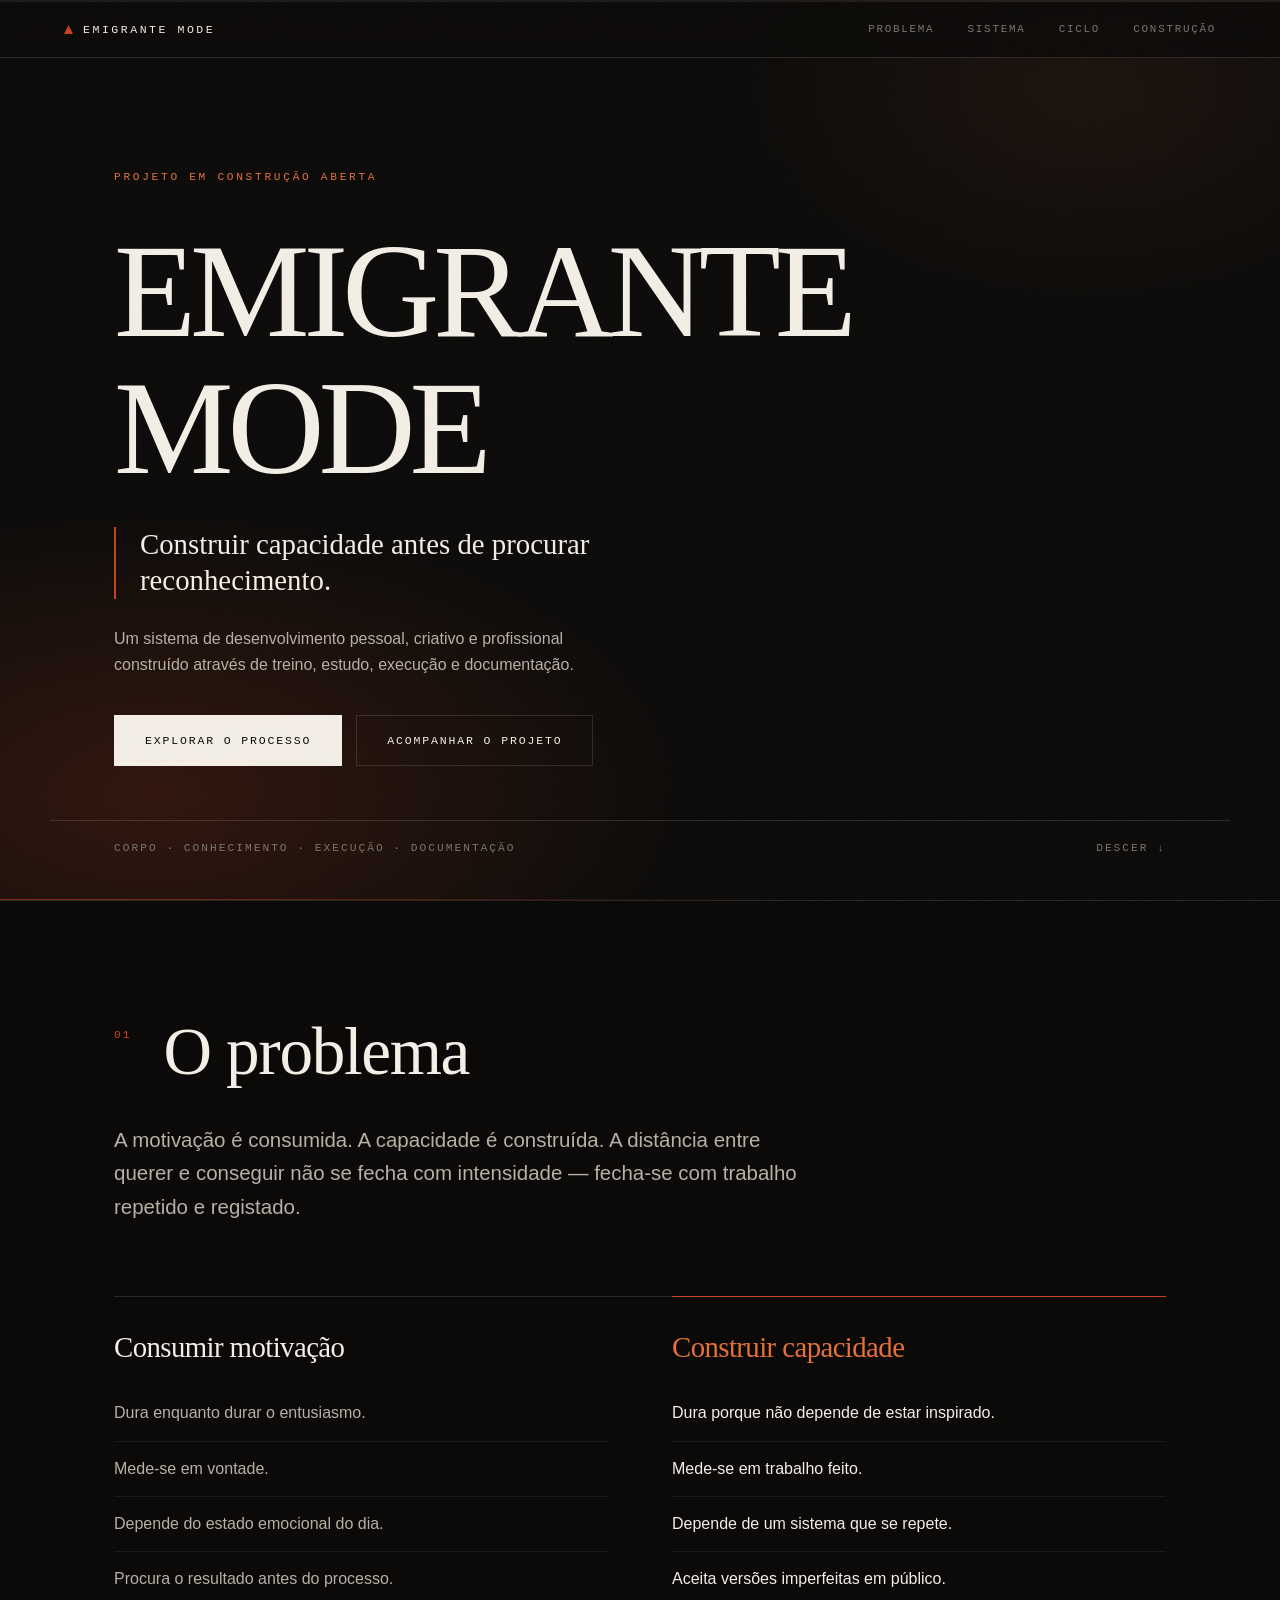
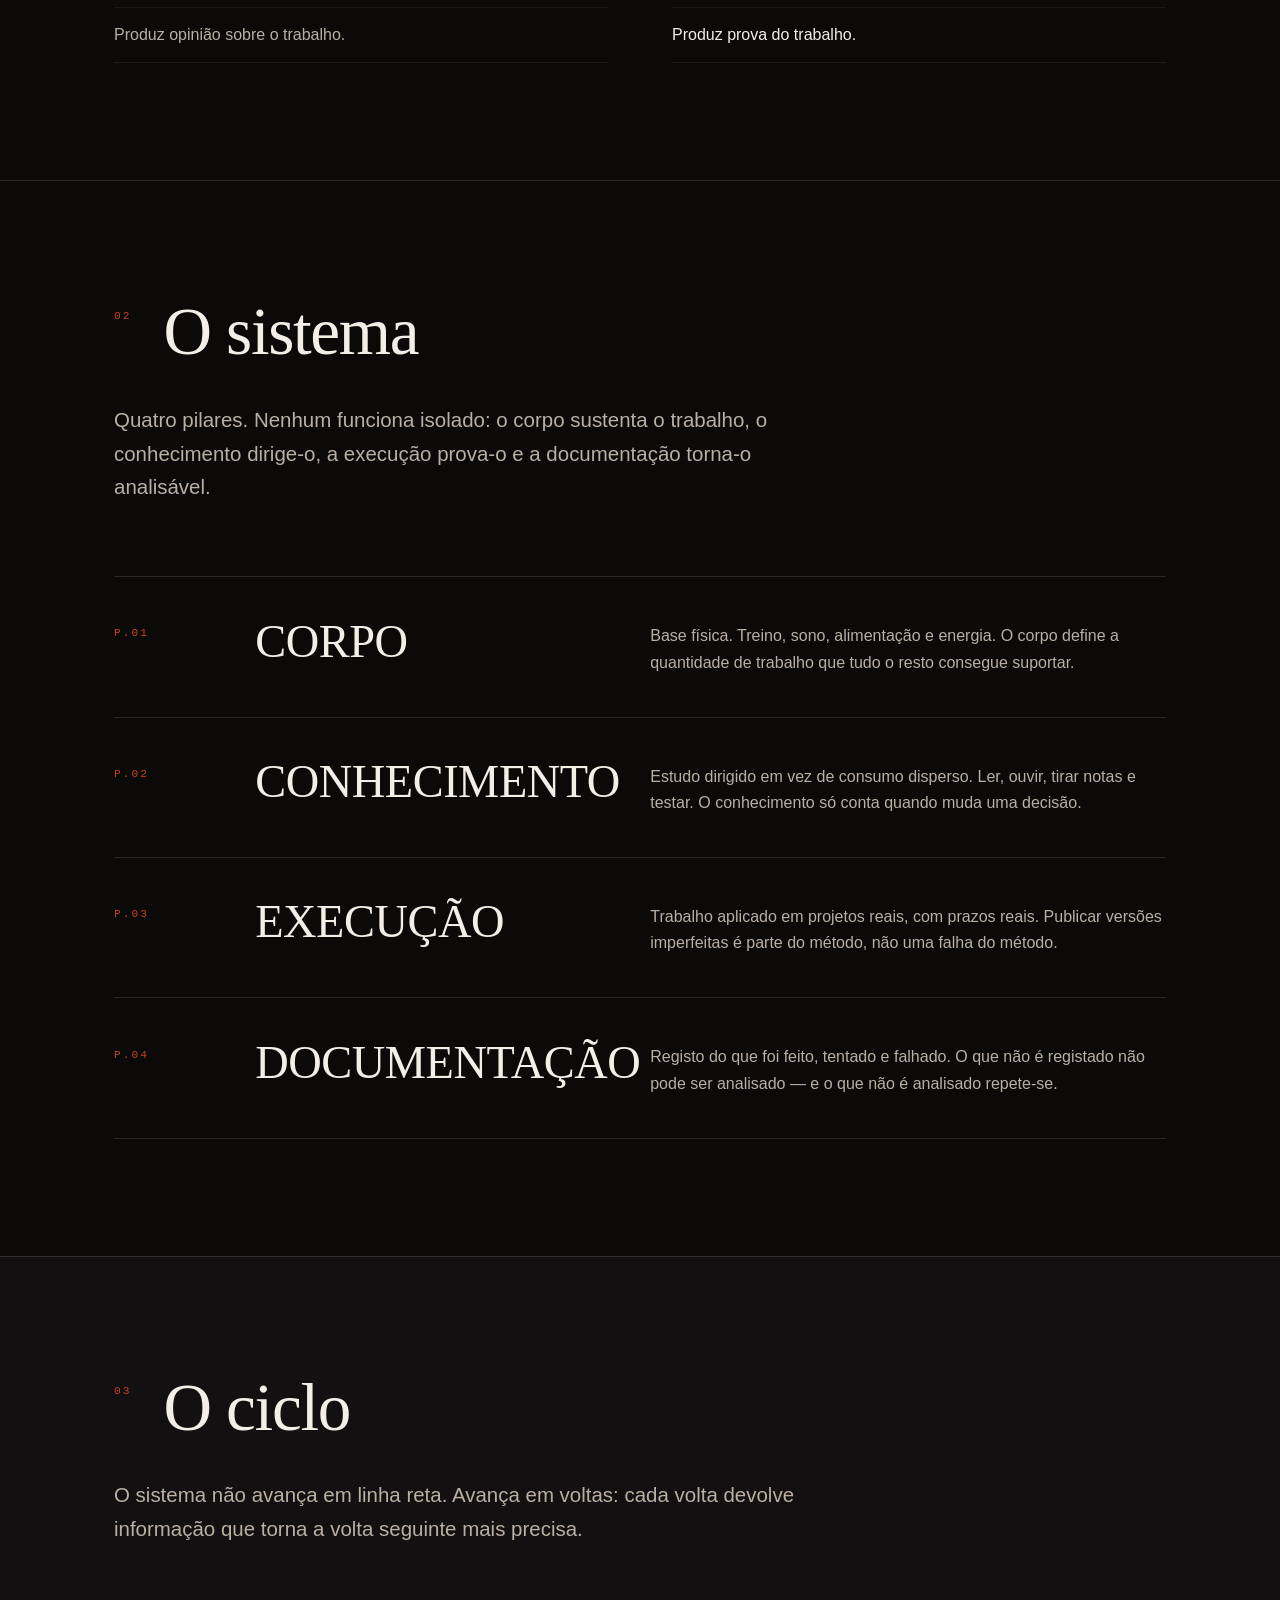
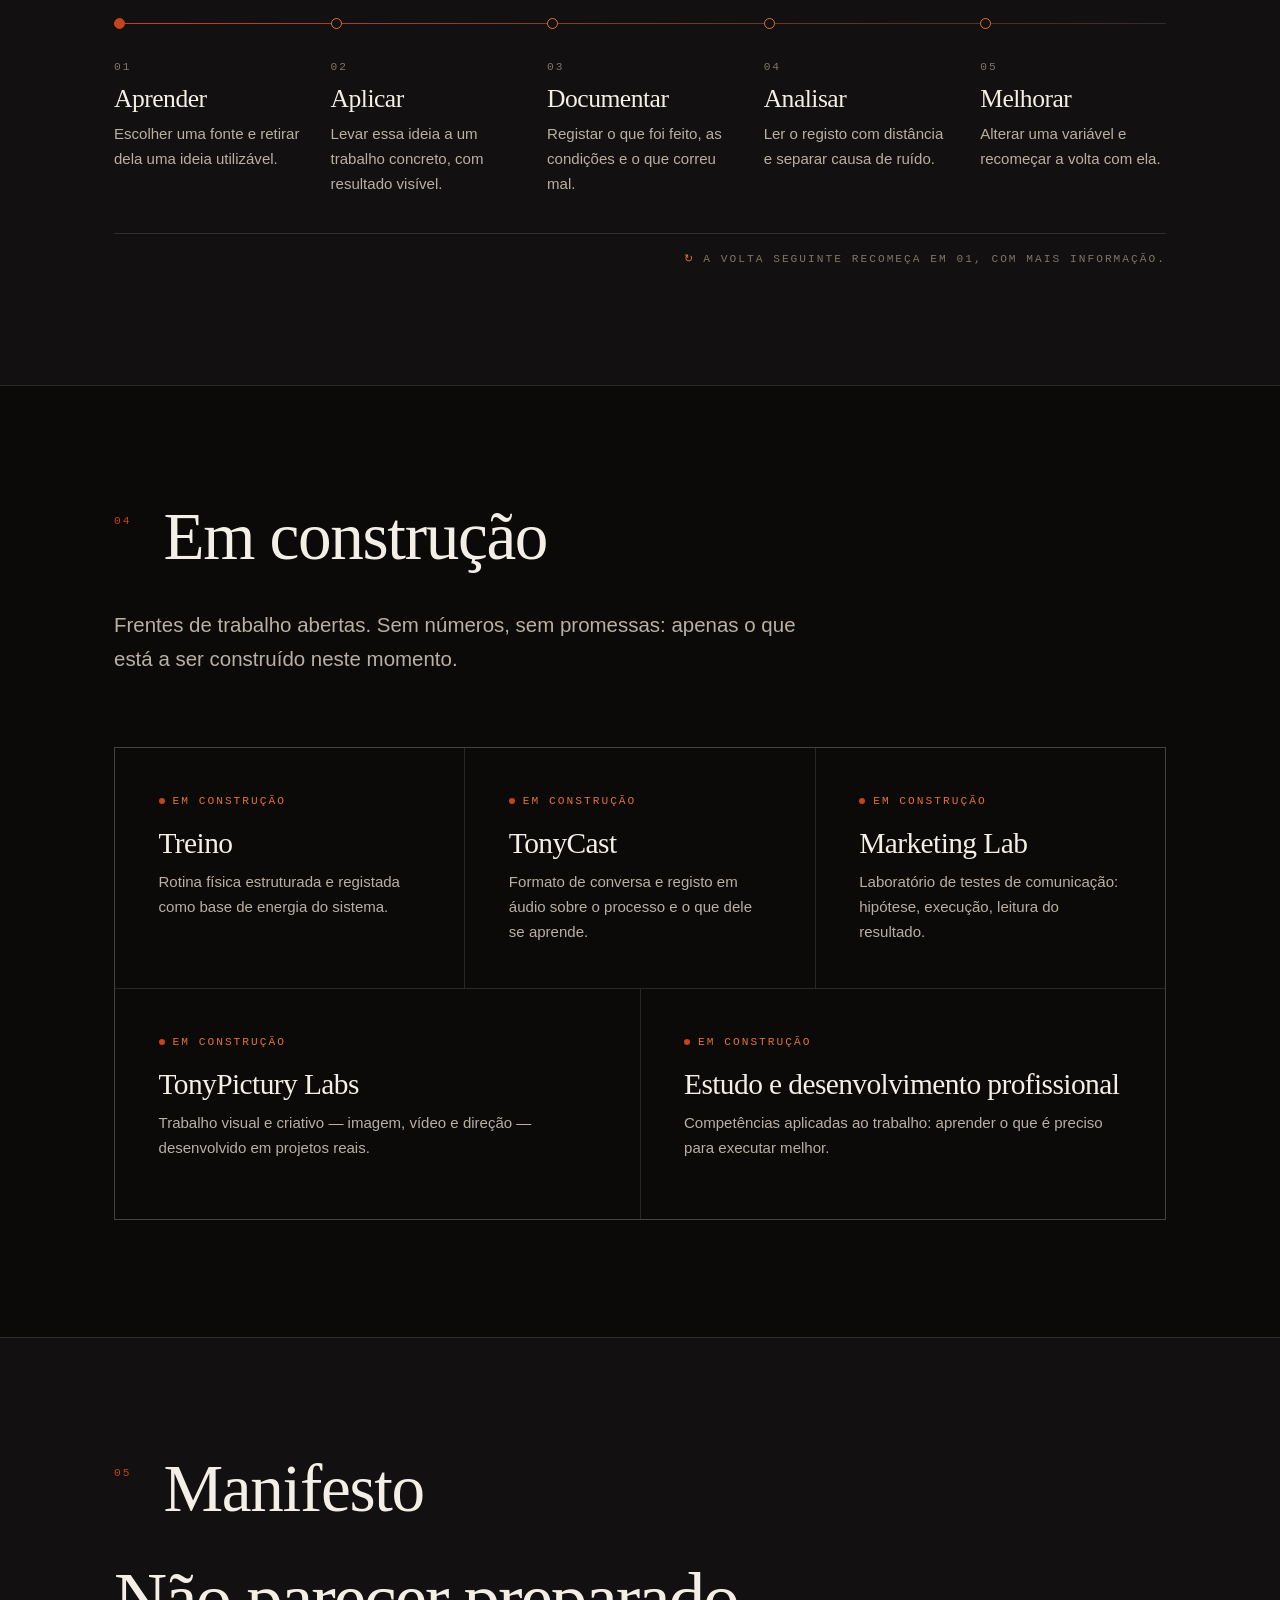
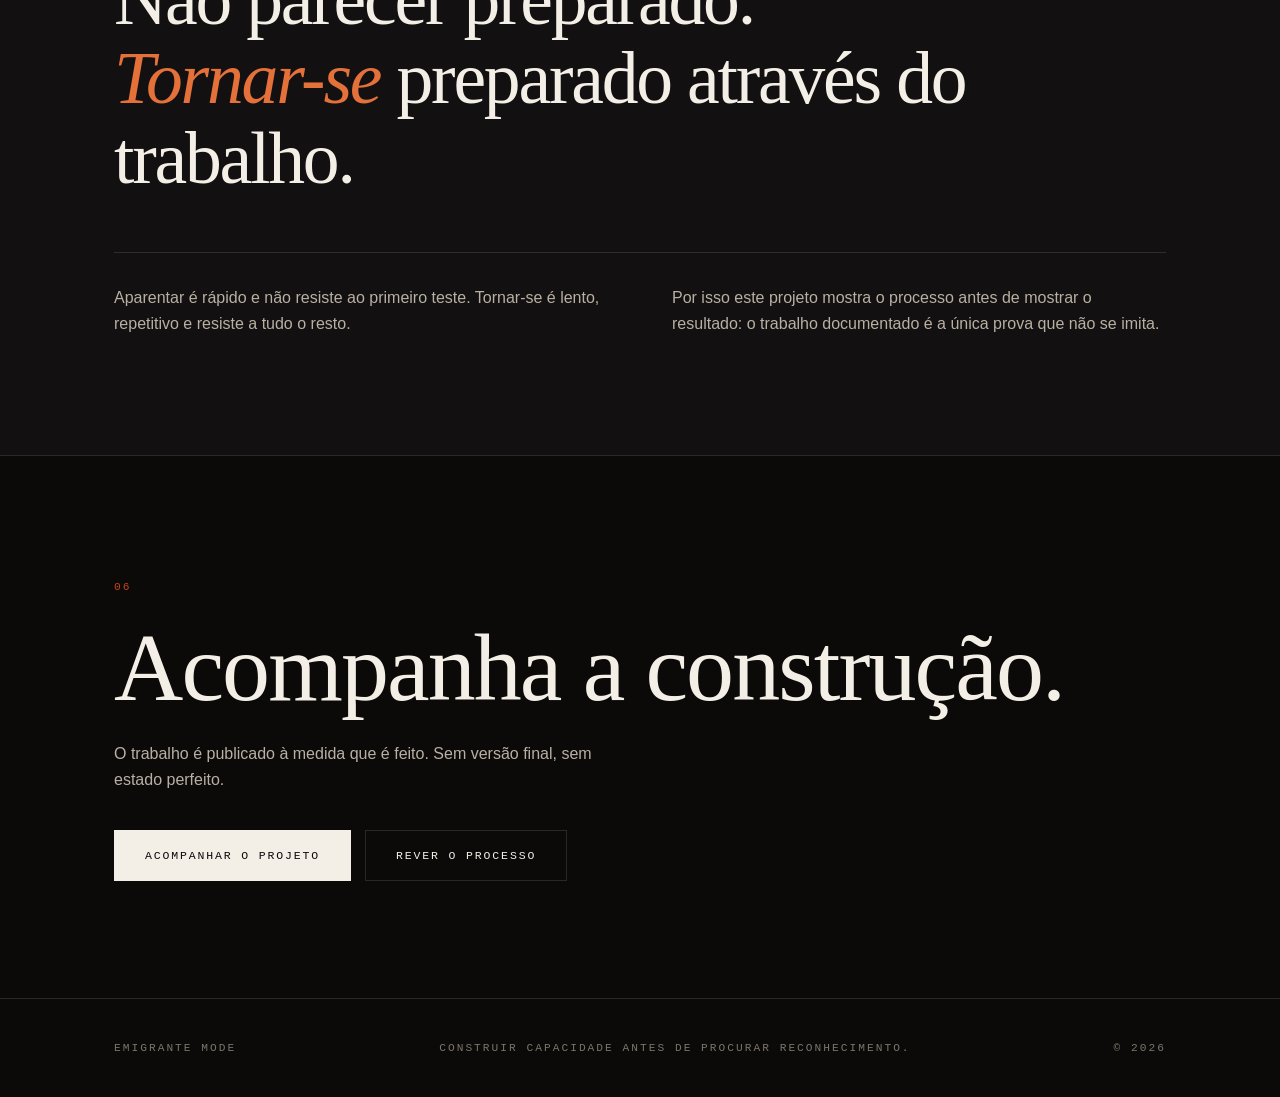
==== index.html @ 96add580 "Adiciona landing page EMIGRANTE MODE (HTML/CSS/JS puro) Landing page editorial com hero, seis secçõe" ====
<!DOCTYPE html>
<html lang="pt-PT">
<head>
<meta charset="UTF-8">
<meta name="viewport" content="width=device-width, initial-scale=1">
<title>EMIGRANTE MODE — Construir capacidade antes de procurar reconhecimento</title>
<meta name="description" content="Emigrante Mode é um sistema de desenvolvimento pessoal, criativo e profissional construído através de treino, estudo, execução e documentação.">
<meta name="theme-color" content="#0B0A09">
<meta property="og:title" content="EMIGRANTE MODE">
<meta property="og:description" content="Construir capacidade antes de procurar reconhecimento.">
<meta property="og:type" content="website">
<link rel="icon" href="data:image/svg+xml,<svg xmlns='http://www.w3.org/2000/svg' viewBox='0 0 32 32'><rect width='32' height='32' fill='%230B0A09'/><path d='M8 22 L16 9 L24 22 Z' fill='%23C6431C'/></svg>">
<script>document.documentElement.classList.add('js');</script>
<link rel="stylesheet" href="assets/css/styles.css">
</head>
<body>

<div class="progress" role="presentation"><span class="progress__bar" id="progressBar"></span></div>

<header class="topbar">
  <a class="topbar__mark" href="#top">
    <span class="topbar__glyph" aria-hidden="true"></span>
    EMIGRANTE&nbsp;MODE
  </a>
  <nav class="topbar__nav" aria-label="Secções">
    <a href="#problema">Problema</a>
    <a href="#sistema">Sistema</a>
    <a href="#ciclo">Ciclo</a>
    <a href="#construcao">Construção</a>
  </nav>
</header>

<main id="top">

  <!-- ─────────────────────────── HERO ─────────────────────────── -->
  <section class="hero" aria-labelledby="hero-title">
    <div class="hero__field" aria-hidden="true"></div>
    <div class="shell hero__inner">
      <p class="eyebrow reveal">Projeto em construção aberta</p>
      <h1 class="hero__title reveal" id="hero-title">EMIGRANTE<br>MODE</h1>
      <p class="hero__claim reveal">Construir capacidade antes de procurar reconhecimento.</p>
      <p class="hero__lede reveal">
        Um sistema de desenvolvimento pessoal, criativo e profissional construído
        através de treino, estudo, execução e documentação.
      </p>
      <div class="actions reveal">
        <a class="btn btn--primary" href="#problema">Explorar o processo</a>
        <a class="btn btn--ghost" href="#acompanhar">Acompanhar o projeto</a>
      </div>
    </div>
    <div class="hero__foot shell">
      <span class="mono">Corpo · Conhecimento · Execução · Documentação</span>
      <span class="mono hero__scroll">Descer <span class="hero__arrow" aria-hidden="true">↓</span></span>
    </div>
  </section>

  <!-- ─────────────────────────── 01 PROBLEMA ─────────────────────────── -->
  <section class="section" id="problema" aria-labelledby="t-problema">
    <div class="shell">
      <div class="section__head reveal">
        <span class="mono section__num">01</span>
        <h2 class="section__title" id="t-problema">O problema</h2>
      </div>
      <p class="section__lede reveal">
        A motivação é consumida. A capacidade é construída. A distância entre querer
        e conseguir não se fecha com intensidade — fecha-se com trabalho repetido e registado.
      </p>

      <div class="compare">
        <div class="compare__col reveal">
          <h3 class="compare__label">Consumir motivação</h3>
          <ul class="compare__list">
            <li>Dura enquanto durar o entusiasmo.</li>
            <li>Mede-se em vontade.</li>
            <li>Depende do estado emocional do dia.</li>
            <li>Procura o resultado antes do processo.</li>
            <li>Produz opinião sobre o trabalho.</li>
          </ul>
        </div>
        <div class="compare__col compare__col--strong reveal">
          <h3 class="compare__label">Construir capacidade</h3>
          <ul class="compare__list">
            <li>Dura porque não depende de estar inspirado.</li>
            <li>Mede-se em trabalho feito.</li>
            <li>Depende de um sistema que se repete.</li>
            <li>Aceita versões imperfeitas em público.</li>
            <li>Produz prova do trabalho.</li>
          </ul>
        </div>
      </div>
    </div>
  </section>

  <!-- ─────────────────────────── 02 SISTEMA ─────────────────────────── -->
  <section class="section" id="sistema" aria-labelledby="t-sistema">
    <div class="shell">
      <div class="section__head reveal">
        <span class="mono section__num">02</span>
        <h2 class="section__title" id="t-sistema">O sistema</h2>
      </div>
      <p class="section__lede reveal">
        Quatro pilares. Nenhum funciona isolado: o corpo sustenta o trabalho, o conhecimento
        dirige-o, a execução prova-o e a documentação torna-o analisável.
      </p>

      <ol class="pillars">
        <li class="pillar reveal">
          <span class="mono pillar__index">P.01</span>
          <h3 class="pillar__name">Corpo</h3>
          <p class="pillar__text">
            Base física. Treino, sono, alimentação e energia. O corpo define a quantidade
            de trabalho que tudo o resto consegue suportar.
          </p>
        </li>
        <li class="pillar reveal">
          <span class="mono pillar__index">P.02</span>
          <h3 class="pillar__name">Conhecimento</h3>
          <p class="pillar__text">
            Estudo dirigido em vez de consumo disperso. Ler, ouvir, tirar notas e testar.
            O conhecimento só conta quando muda uma decisão.
          </p>
        </li>
        <li class="pillar reveal">
          <span class="mono pillar__index">P.03</span>
          <h3 class="pillar__name">Execução</h3>
          <p class="pillar__text">
            Trabalho aplicado em projetos reais, com prazos reais. Publicar versões
            imperfeitas é parte do método, não uma falha do método.
          </p>
        </li>
        <li class="pillar reveal">
          <span class="mono pillar__index">P.04</span>
          <h3 class="pillar__name">Documentação</h3>
          <p class="pillar__text">
            Registo do que foi feito, tentado e falhado. O que não é registado não pode
            ser analisado — e o que não é analisado repete-se.
          </p>
        </li>
      </ol>
    </div>
  </section>

  <!-- ─────────────────────────── 03 CICLO ─────────────────────────── -->
  <section class="section section--alt" id="ciclo" aria-labelledby="t-ciclo">
    <div class="shell">
      <div class="section__head reveal">
        <span class="mono section__num">03</span>
        <h2 class="section__title" id="t-ciclo">O ciclo</h2>
      </div>
      <p class="section__lede reveal">
        O sistema não avança em linha reta. Avança em voltas: cada volta devolve
        informação que torna a volta seguinte mais precisa.
      </p>

      <ol class="cycle">
        <li class="cycle__step reveal">
          <span class="cycle__node" aria-hidden="true"></span>
          <span class="mono cycle__index">01</span>
          <h3 class="cycle__name">Aprender</h3>
          <p class="cycle__text">Escolher uma fonte e retirar dela uma ideia utilizável.</p>
        </li>
        <li class="cycle__step reveal">
          <span class="cycle__node" aria-hidden="true"></span>
          <span class="mono cycle__index">02</span>
          <h3 class="cycle__name">Aplicar</h3>
          <p class="cycle__text">Levar essa ideia a um trabalho concreto, com resultado visível.</p>
        </li>
        <li class="cycle__step reveal">
          <span class="cycle__node" aria-hidden="true"></span>
          <span class="mono cycle__index">03</span>
          <h3 class="cycle__name">Documentar</h3>
          <p class="cycle__text">Registar o que foi feito, as condições e o que correu mal.</p>
        </li>
        <li class="cycle__step reveal">
          <span class="cycle__node" aria-hidden="true"></span>
          <span class="mono cycle__index">04</span>
          <h3 class="cycle__name">Analisar</h3>
          <p class="cycle__text">Ler o registo com distância e separar causa de ruído.</p>
        </li>
        <li class="cycle__step reveal">
          <span class="cycle__node" aria-hidden="true"></span>
          <span class="mono cycle__index">05</span>
          <h3 class="cycle__name">Melhorar</h3>
          <p class="cycle__text">Alterar uma variável e recomeçar a volta com ela.</p>
        </li>
      </ol>
      <p class="mono cycle__loop reveal"><span>&#8635;</span> A volta seguinte recomeça em 01, com mais informação.</p>
    </div>
  </section>

  <!-- ─────────────────────────── 04 EM CONSTRUÇÃO ─────────────────────────── -->
  <section class="section" id="construcao" aria-labelledby="t-construcao">
    <div class="shell">
      <div class="section__head reveal">
        <span class="mono section__num">04</span>
        <h2 class="section__title" id="t-construcao">Em construção</h2>
      </div>
      <p class="section__lede reveal">
        Frentes de trabalho abertas. Sem números, sem promessas: apenas o que está
        a ser construído neste momento.
      </p>

      <div class="build">
        <article class="build__item reveal">
          <span class="mono build__status">Em construção</span>
          <h3 class="build__name">Treino</h3>
          <p class="build__text">Rotina física estruturada e registada como base de energia do sistema.</p>
        </article>
        <article class="build__item reveal">
          <span class="mono build__status">Em construção</span>
          <h3 class="build__name">TonyCast</h3>
          <p class="build__text">Formato de conversa e registo em áudio sobre o processo e o que dele se aprende.</p>
        </article>
        <article class="build__item reveal">
          <span class="mono build__status">Em construção</span>
          <h3 class="build__name">Marketing Lab</h3>
          <p class="build__text">Laboratório de testes de comunicação: hipótese, execução, leitura do resultado.</p>
        </article>
        <article class="build__item reveal">
          <span class="mono build__status">Em construção</span>
          <h3 class="build__name">TonyPictury Labs</h3>
          <p class="build__text">Trabalho visual e criativo — imagem, vídeo e direção — desenvolvido em projetos reais.</p>
        </article>
        <article class="build__item reveal">
          <span class="mono build__status">Em construção</span>
          <h3 class="build__name">Estudo e desenvolvimento profissional</h3>
          <p class="build__text">Competências aplicadas ao trabalho: aprender o que é preciso para executar melhor.</p>
        </article>
      </div>
    </div>
  </section>

  <!-- ─────────────────────────── 05 MANIFESTO ─────────────────────────── -->
  <section class="section manifesto" id="manifesto" aria-labelledby="t-manifesto">
    <div class="shell">
      <div class="section__head reveal">
        <span class="mono section__num">05</span>
        <h2 class="section__title" id="t-manifesto">Manifesto</h2>
      </div>
      <blockquote class="manifesto__quote reveal">
        Não parecer preparado.<br>
        <em>Tornar-se</em> preparado através do trabalho.
      </blockquote>
      <div class="manifesto__notes">
        <p class="reveal">
          Aparentar é rápido e não resiste ao primeiro teste. Tornar-se é lento,
          repetitivo e resiste a tudo o resto.
        </p>
        <p class="reveal">
          Por isso este projeto mostra o processo antes de mostrar o resultado:
          o trabalho documentado é a única prova que não se imita.
        </p>
      </div>
    </div>
  </section>

  <!-- ─────────────────────────── 06 CTA FINAL ─────────────────────────── -->
  <section class="section final" id="acompanhar" aria-labelledby="t-final">
    <div class="shell final__inner">
      <span class="mono section__num reveal">06</span>
      <h2 class="final__title reveal" id="t-final">Acompanha a construção.</h2>
      <p class="final__text reveal">
        O trabalho é publicado à medida que é feito. Sem versão final, sem estado perfeito.
      </p>
      <div class="actions reveal">
        <!-- Substituir "#" pelos links reais (newsletter, Instagram, YouTube, etc.). -->
        <a class="btn btn--primary" href="#">Acompanhar o projeto</a>
        <a class="btn btn--ghost" href="#problema">Rever o processo</a>
      </div>
    </div>
  </section>

</main>

<footer class="footer">
  <div class="shell footer__inner">
    <span class="mono">EMIGRANTE MODE</span>
    <span class="mono">Construir capacidade antes de procurar reconhecimento.</span>
    <span class="mono">© <span id="year">2026</span></span>
  </div>
</footer>

<script src="assets/js/main.js"></script>
</body>
</html>
---- assets/css/styles.css ----
/* ============================================================
   EMIGRANTE MODE — sistema visual
   1. Tokens   2. Base   3. Tipografia   4. Layout
   5. Componentes   6. Secções   7. Responsivo   8. Movimento
   ============================================================ */

/* 1. TOKENS ------------------------------------------------- */
:root {
  /* superfícies minerais */
  --obsidian:  #0B0A09;
  --basalt:    #121010;
  --ash:       #1A1715;
  --stone:     rgba(243, 238, 230, 0.13);
  --stone-soft:rgba(243, 238, 230, 0.07);

  /* texto */
  --ivory:     #F3EEE6;
  --ivory-dim: #B9B0A4;
  --ivory-mute:#7D756B;

  /* lava */
  --lava:      #C6431C;
  --ember:     #E4703A;

  /* tipografia */
  --display: "Iowan Old Style", "Palatino Linotype", Palatino, Georgia, "Times New Roman", serif;
  --sans: -apple-system, BlinkMacSystemFont, "Segoe UI", Roboto, Helvetica, Arial, sans-serif;
  --mono: ui-monospace, SFMono-Regular, Menlo, Consolas, "Liberation Mono", monospace;

  /* medidas */
  --shell: 1180px;
  --gutter: clamp(20px, 5vw, 64px);
  --section-y: clamp(88px, 13vh, 168px);
  --rule: 1px solid var(--stone);
}

/* 2. BASE --------------------------------------------------- */
*, *::before, *::after { box-sizing: border-box; }

html {
  scroll-behavior: smooth;
  scroll-padding-top: 88px;
  -webkit-text-size-adjust: 100%;
}

body {
  margin: 0;
  background: var(--obsidian);
  color: var(--ivory);
  font-family: var(--sans);
  font-size: clamp(16px, 1.05vw, 17px);
  line-height: 1.65;
  overflow-x: hidden;
  -webkit-font-smoothing: antialiased;
}

/* textura mineral fina sobre toda a página */
body::after {
  content: "";
  position: fixed;
  inset: 0;
  pointer-events: none;
  z-index: 60;
  opacity: 0.035;
  background-image: url("data:image/svg+xml,%3Csvg xmlns='http://www.w3.org/2000/svg' width='160' height='160'%3E%3Cfilter id='n'%3E%3CfeTurbulence type='fractalNoise' baseFrequency='0.85' numOctaves='3'/%3E%3C/filter%3E%3Crect width='160' height='160' filter='url(%23n)'/%3E%3C/svg%3E");
}

img { max-width: 100%; display: block; }

a { color: inherit; text-decoration: none; }

::selection { background: var(--lava); color: var(--ivory); }

:focus-visible {
  outline: 2px solid var(--ember);
  outline-offset: 4px;
}

/* 3. TIPOGRAFIA --------------------------------------------- */
h1, h2, h3 {
  font-family: var(--display);
  font-weight: 400;
  letter-spacing: -0.02em;
  line-height: 1.02;
  margin: 0;
}

p { margin: 0; }

.mono {
  font-family: var(--mono);
  font-size: 0.7rem;
  letter-spacing: 0.18em;
  text-transform: uppercase;
  color: var(--ivory-mute);
}

.eyebrow {
  font-family: var(--mono);
  font-size: 0.7rem;
  letter-spacing: 0.24em;
  text-transform: uppercase;
  color: var(--ember);
  margin-bottom: clamp(24px, 4vh, 40px);
}

/* 4. LAYOUT ------------------------------------------------- */
.shell {
  width: 100%;
  max-width: var(--shell);
  margin-inline: auto;
  padding-inline: var(--gutter);
}

.section {
  padding-block: var(--section-y);
  border-top: var(--rule);
  position: relative;
}

.section--alt { background: var(--basalt); }

.section__head {
  display: flex;
  align-items: flex-start;
  gap: clamp(16px, 3vw, 32px);
  margin-bottom: clamp(24px, 4vh, 40px);
}

.section__num { color: var(--lava); flex: none; padding-top: 0.75em; }

.section__title { font-size: clamp(2.4rem, 6vw, 4.2rem); }

.section__lede {
  max-width: 34em;
  font-size: clamp(1.05rem, 1.6vw, 1.3rem);
  color: var(--ivory-dim);
  margin-bottom: clamp(48px, 8vh, 96px);
}

/* 5. COMPONENTES -------------------------------------------- */

/* barra de progresso */
.progress {
  position: fixed;
  top: 0; left: 0; right: 0;
  height: 2px;
  background: var(--stone-soft);
  z-index: 70;
}
.progress__bar {
  display: block;
  height: 100%;
  width: 0;
  background: linear-gradient(90deg, var(--lava), var(--ember));
  transform-origin: left center;
}

/* topo */
.topbar {
  position: fixed;
  top: 2px; left: 0; right: 0;
  z-index: 50;
  display: flex;
  align-items: center;
  justify-content: space-between;
  gap: 24px;
  padding: 18px var(--gutter);
  background: color-mix(in srgb, var(--obsidian) 82%, transparent);
  backdrop-filter: blur(10px);
  border-bottom: var(--rule);
}

.topbar__mark {
  display: inline-flex;
  align-items: center;
  gap: 10px;
  font-family: var(--mono);
  font-size: 0.72rem;
  letter-spacing: 0.22em;
  color: var(--ivory);
}

.topbar__glyph {
  width: 9px; height: 9px;
  background: var(--lava);
  clip-path: polygon(50% 0, 100% 100%, 0 100%);
}

.topbar__nav { display: flex; gap: clamp(18px, 2.6vw, 34px); }

.topbar__nav a {
  font-family: var(--mono);
  font-size: 0.68rem;
  letter-spacing: 0.16em;
  text-transform: uppercase;
  color: var(--ivory-mute);
  transition: color 0.25s ease;
}
.topbar__nav a:hover { color: var(--ivory); }

/* botões */
.actions {
  display: flex;
  flex-wrap: wrap;
  gap: 14px;
  margin-top: clamp(26px, 4vh, 44px);
}

.btn {
  position: relative;
  display: inline-flex;
  align-items: center;
  justify-content: center;
  padding: 15px 30px;
  font-family: var(--mono);
  font-size: 0.72rem;
  letter-spacing: 0.16em;
  text-transform: uppercase;
  border: 1px solid transparent;
  transition: background 0.3s ease, color 0.3s ease,
              border-color 0.3s ease, transform 0.3s ease;
}
.btn:hover { transform: translateY(-2px); }
.btn:active { transform: translateY(0); }

.btn--primary { background: var(--ivory); color: var(--obsidian); }
.btn--primary:hover { background: var(--ember); color: var(--obsidian); }

.btn--ghost { border-color: var(--stone); color: var(--ivory); }
.btn--ghost:hover { border-color: var(--ember); color: var(--ember); }

/* 6. SECÇÕES ------------------------------------------------ */

/* HERO */
.hero {
  position: relative;
  min-height: 100svh;
  display: flex;
  flex-direction: column;
  justify-content: center;
  padding-block: clamp(120px, 17vh, 170px) 28px;
  overflow: hidden;
}

/* campo de lava: luz subtil sob o horizonte + estrato de rocha */
.hero__field {
  position: absolute;
  inset: 0;
  background:
    radial-gradient(60% 45% at 12% 88%, rgba(198, 67, 28, 0.20), transparent 70%),
    radial-gradient(40% 35% at 85% 10%, rgba(228, 112, 58, 0.08), transparent 70%);
}
.hero__field::after {
  content: "";
  position: absolute;
  left: 0; right: 0; bottom: 0;
  height: 1px;
  background: linear-gradient(90deg, var(--lava), transparent 60%);
  opacity: 0.6;
}

.hero__inner { position: relative; z-index: 1; }

.hero__title {
  font-size: clamp(3rem, 10.5vw, 8.4rem);
  letter-spacing: -0.045em;
  margin-bottom: clamp(20px, 3.4vh, 34px);
}

.hero__claim {
  font-family: var(--display);
  font-size: clamp(1.25rem, 2.6vw, 1.8rem);
  line-height: 1.25;
  max-width: 20em;
  padding-left: clamp(16px, 2vw, 24px);
  border-left: 2px solid var(--lava);
}

.hero__lede {
  max-width: 32em;
  margin-top: clamp(20px, 3vh, 28px);
  color: var(--ivory-dim);
}

.hero__foot {
  position: relative;
  z-index: 1;
  margin-top: clamp(36px, 6vh, 72px);
  display: flex;
  justify-content: space-between;
  align-items: center;
  gap: 16px;
  padding-top: 18px;
  border-top: var(--rule);
}

.hero__arrow {
  display: inline-block;
  animation: drift 2.6s ease-in-out infinite;
}

@keyframes drift {
  0%, 100% { transform: translateY(0); opacity: 0.5; }
  50%      { transform: translateY(5px); opacity: 1; }
}

/* 01 — comparação */
.compare {
  display: grid;
  grid-template-columns: repeat(2, 1fr);
  gap: clamp(28px, 5vw, 72px);
  border-top: var(--rule);
  padding-top: clamp(28px, 4vh, 44px);
}

.compare__col--strong { position: relative; }
.compare__col--strong::before {
  content: "";
  position: absolute;
  top: calc(-1 * clamp(28px, 4vh, 44px) - 1px);
  left: 0; right: 0;
  height: 1px;
  background: var(--lava);
}

.compare__label {
  font-size: clamp(1.3rem, 2.4vw, 1.8rem);
  margin-bottom: 24px;
}
.compare__col--strong .compare__label { color: var(--ember); }

.compare__list {
  list-style: none;
  margin: 0;
  padding: 0;
  color: var(--ivory-dim);
}
.compare__list li {
  padding: 14px 0;
  border-bottom: 1px solid var(--stone-soft);
}
.compare__col--strong .compare__list li { color: var(--ivory); }

/* 02 — pilares */
.pillars { list-style: none; margin: 0; padding: 0; }

.pillar {
  display: grid;
  grid-template-columns: 90px minmax(0, 1fr) minmax(0, 1.5fr);
  gap: clamp(20px, 4vw, 56px);
  align-items: start;
  padding-block: clamp(28px, 4.5vh, 48px);
  border-top: var(--rule);
  transition: background 0.4s ease;
}
.pillar:last-child { border-bottom: var(--rule); }
.pillar:hover { background: rgba(243, 238, 230, 0.02); }

.pillar__index { color: var(--lava); padding-top: 0.6em; }

.pillar__name {
  font-size: clamp(1.8rem, 4vw, 2.9rem);
  text-transform: uppercase;
  letter-spacing: -0.01em;
}

.pillar__text { color: var(--ivory-dim); max-width: 34em; padding-top: 0.35em; }

/* 03 — ciclo */
.cycle {
  list-style: none;
  margin: 0;
  padding: 0;
  display: grid;
  grid-template-columns: repeat(5, 1fr);
  gap: clamp(16px, 2.4vw, 32px);
  position: relative;
}
/* linha que atravessa os nós */
.cycle::before {
  content: "";
  position: absolute;
  top: 5px;
  left: 0; right: 0;
  height: 1px;
  background: linear-gradient(90deg, var(--lava), var(--stone));
}

.cycle__step { position: relative; padding-top: 34px; }

.cycle__node {
  position: absolute;
  top: 0; left: 0;
  width: 11px; height: 11px;
  border-radius: 50%;
  background: var(--obsidian);
  border: 1px solid var(--ember);
}
.section--alt .cycle__node { background: var(--basalt); }
.cycle__step:first-child .cycle__node { background: var(--lava); border-color: var(--lava); }

.cycle__index { color: var(--ivory-mute); }

.cycle__name {
  font-size: clamp(1.2rem, 2.1vw, 1.6rem);
  margin-block: 8px 10px;
}

.cycle__text { color: var(--ivory-dim); font-size: 0.94rem; }

.cycle__loop {
  margin-top: clamp(28px, 4vh, 44px);
  padding-top: 16px;
  border-top: var(--rule);
  text-align: right;
  color: var(--ivory-mute);
}
.cycle__loop span { color: var(--ember); }

/* 04 — em construção */
.build {
  display: grid;
  grid-template-columns: repeat(6, 1fr);
  gap: 1px;
  background: var(--stone);
  border: var(--rule);
}

.build__item {
  grid-column: span 2;
  background: var(--obsidian);
  padding: clamp(28px, 3.4vw, 44px);
  display: flex;
  flex-direction: column;
  gap: 12px;
  min-height: 230px;
  transition: background 0.4s ease;
}
.build__item:hover { background: var(--ash); }

.build__status {
  color: var(--ember);
  display: inline-flex;
  align-items: center;
  gap: 8px;
}
.build__status::before {
  content: "";
  width: 6px; height: 6px;
  background: var(--lava);
  border-radius: 50%;
}

.build__name {
  font-size: clamp(1.4rem, 2.3vw, 1.85rem);
  margin-top: 6px;
}

.build__text { color: var(--ivory-dim); font-size: 0.94rem; }

/* as duas últimas frentes ocupam a linha inteira, sem células órfãs */
.build__item:nth-child(4),
.build__item:nth-child(5) { grid-column: span 3; }

/* 05 — manifesto */
.manifesto { background: var(--basalt); }

.manifesto__quote {
  font-family: var(--display);
  font-size: clamp(2rem, 6.4vw, 4.6rem);
  line-height: 1.08;
  letter-spacing: -0.03em;
  margin: 0 0 clamp(40px, 6vh, 72px);
  max-width: 18em;
}
.manifesto__quote em { font-style: italic; color: var(--ember); }

.manifesto__notes {
  display: grid;
  grid-template-columns: repeat(2, 1fr);
  gap: clamp(28px, 5vw, 72px);
  border-top: var(--rule);
  padding-top: clamp(24px, 3.5vh, 40px);
  color: var(--ivory-dim);
}
.manifesto__notes p { max-width: 32em; }

/* 06 — CTA final */
.final { text-align: left; }

.final__title,
.final__text { max-width: 16em; }

.final__title {
  font-size: clamp(2.6rem, 8vw, 6rem);
  margin-block: 20px 24px;
}

.final__text { color: var(--ivory-dim); max-width: 32em; }

/* rodapé */
.footer {
  border-top: var(--rule);
  padding-block: 40px;
}
.footer__inner {
  display: flex;
  flex-wrap: wrap;
  justify-content: space-between;
  gap: 14px;
}

/* 7. RESPONSIVO --------------------------------------------- */
@media (max-width: 900px) {
  .topbar__nav { display: none; }

  .pillar {
    grid-template-columns: 64px minmax(0, 1fr);
    gap: 16px;
  }
  .pillar__text { grid-column: 2; }

  .cycle { grid-template-columns: 1fr; gap: 0; }
  .cycle::before {
    top: 0; bottom: 0;
    left: 5px; right: auto;
    width: 1px; height: auto;
    background: linear-gradient(180deg, var(--lava), var(--stone));
  }
  .cycle__step { padding: 0 0 32px 34px; }
  .cycle__node { top: 6px; }
}

@media (max-width: 900px) {
  .build { grid-template-columns: repeat(2, 1fr); }
  .build__item,
  .build__item:nth-child(4),
  .build__item:nth-child(5) { grid-column: span 1; }
  .build__item:nth-child(5) { grid-column: span 2; }
}

@media (max-width: 640px) {
  .build { grid-template-columns: 1fr; }
  .build__item,
  .build__item:nth-child(5) { grid-column: span 1; }
}

@media (max-width: 720px) {
  .compare,
  .manifesto__notes { grid-template-columns: 1fr; }

  .compare__col--strong::before { display: none; }
  .compare__col--strong {
    border-top: 1px solid var(--lava);
    padding-top: clamp(24px, 4vh, 40px);
  }

  .hero__foot { flex-direction: column; align-items: flex-start; gap: 10px; }
  .btn { flex: 1 1 100%; }
}

/* 8. MOVIMENTO ---------------------------------------------- */
.js .reveal {
  opacity: 0;
  transform: translateY(22px);
  transition: opacity 0.8s cubic-bezier(0.22, 1, 0.36, 1),
              transform 0.8s cubic-bezier(0.22, 1, 0.36, 1);
}
.js .reveal.is-visible { opacity: 1; transform: none; }

/* atraso em cascata dentro de cada grupo (definido em main.js) */
.js .reveal { transition-delay: var(--reveal-delay, 0ms); }

@media (prefers-reduced-motion: reduce) {
  html { scroll-behavior: auto; }
  *, *::before, *::after {
    animation-duration: 0.01ms !important;
    animation-iteration-count: 1 !important;
    transition-duration: 0.01ms !important;
  }
  .js .reveal { opacity: 1; transform: none; }
}
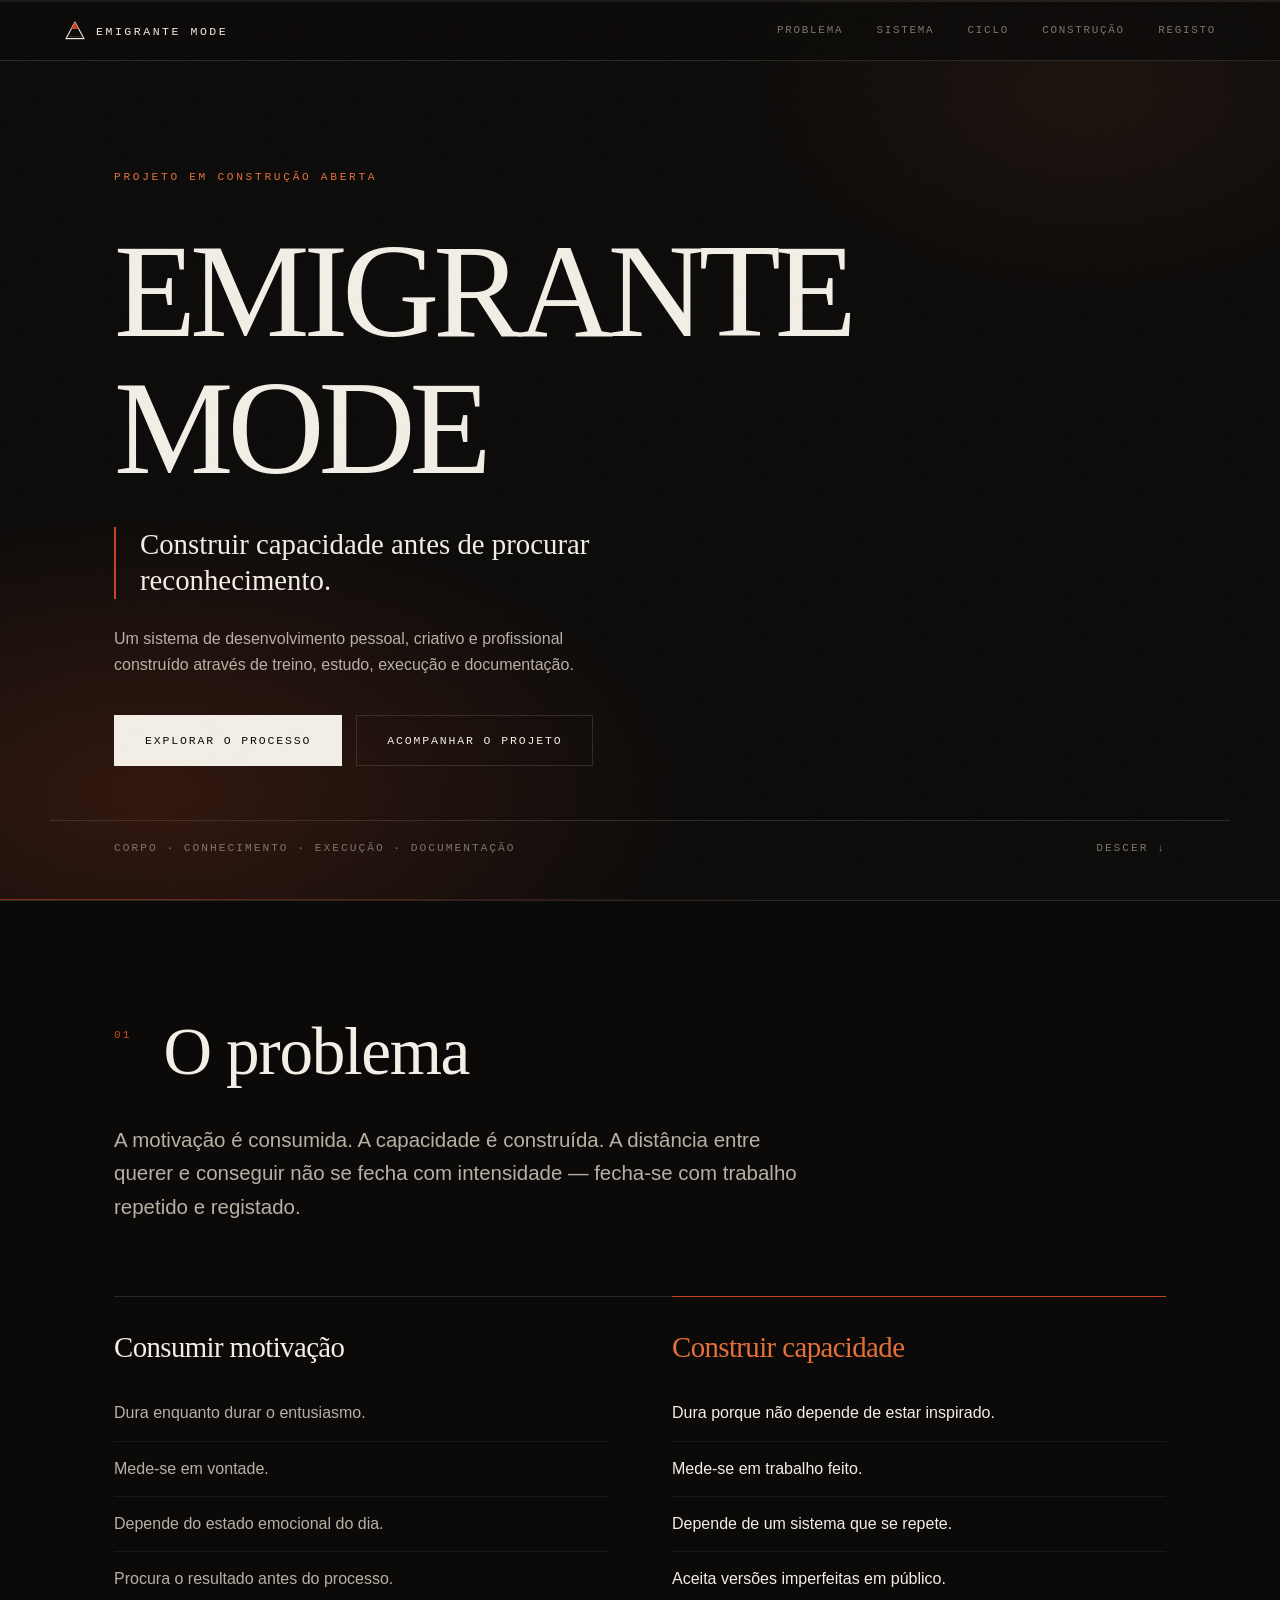
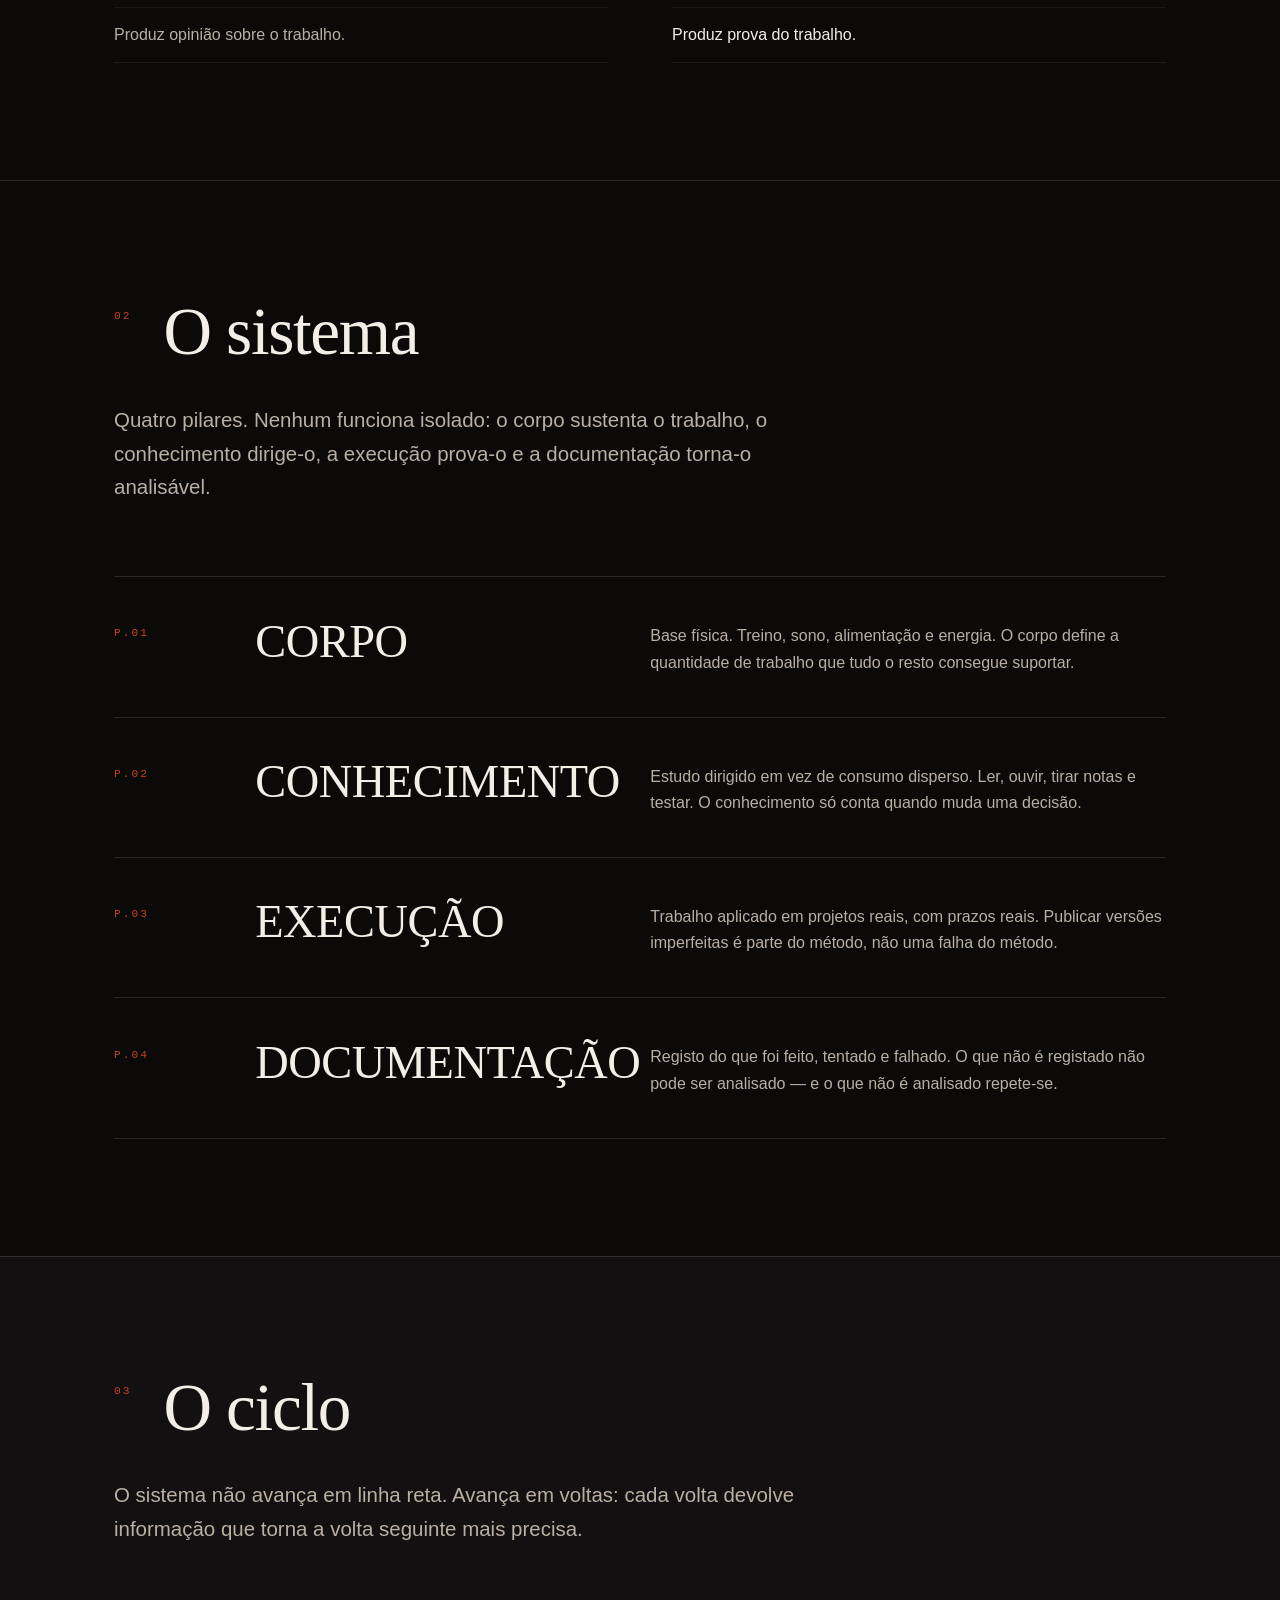
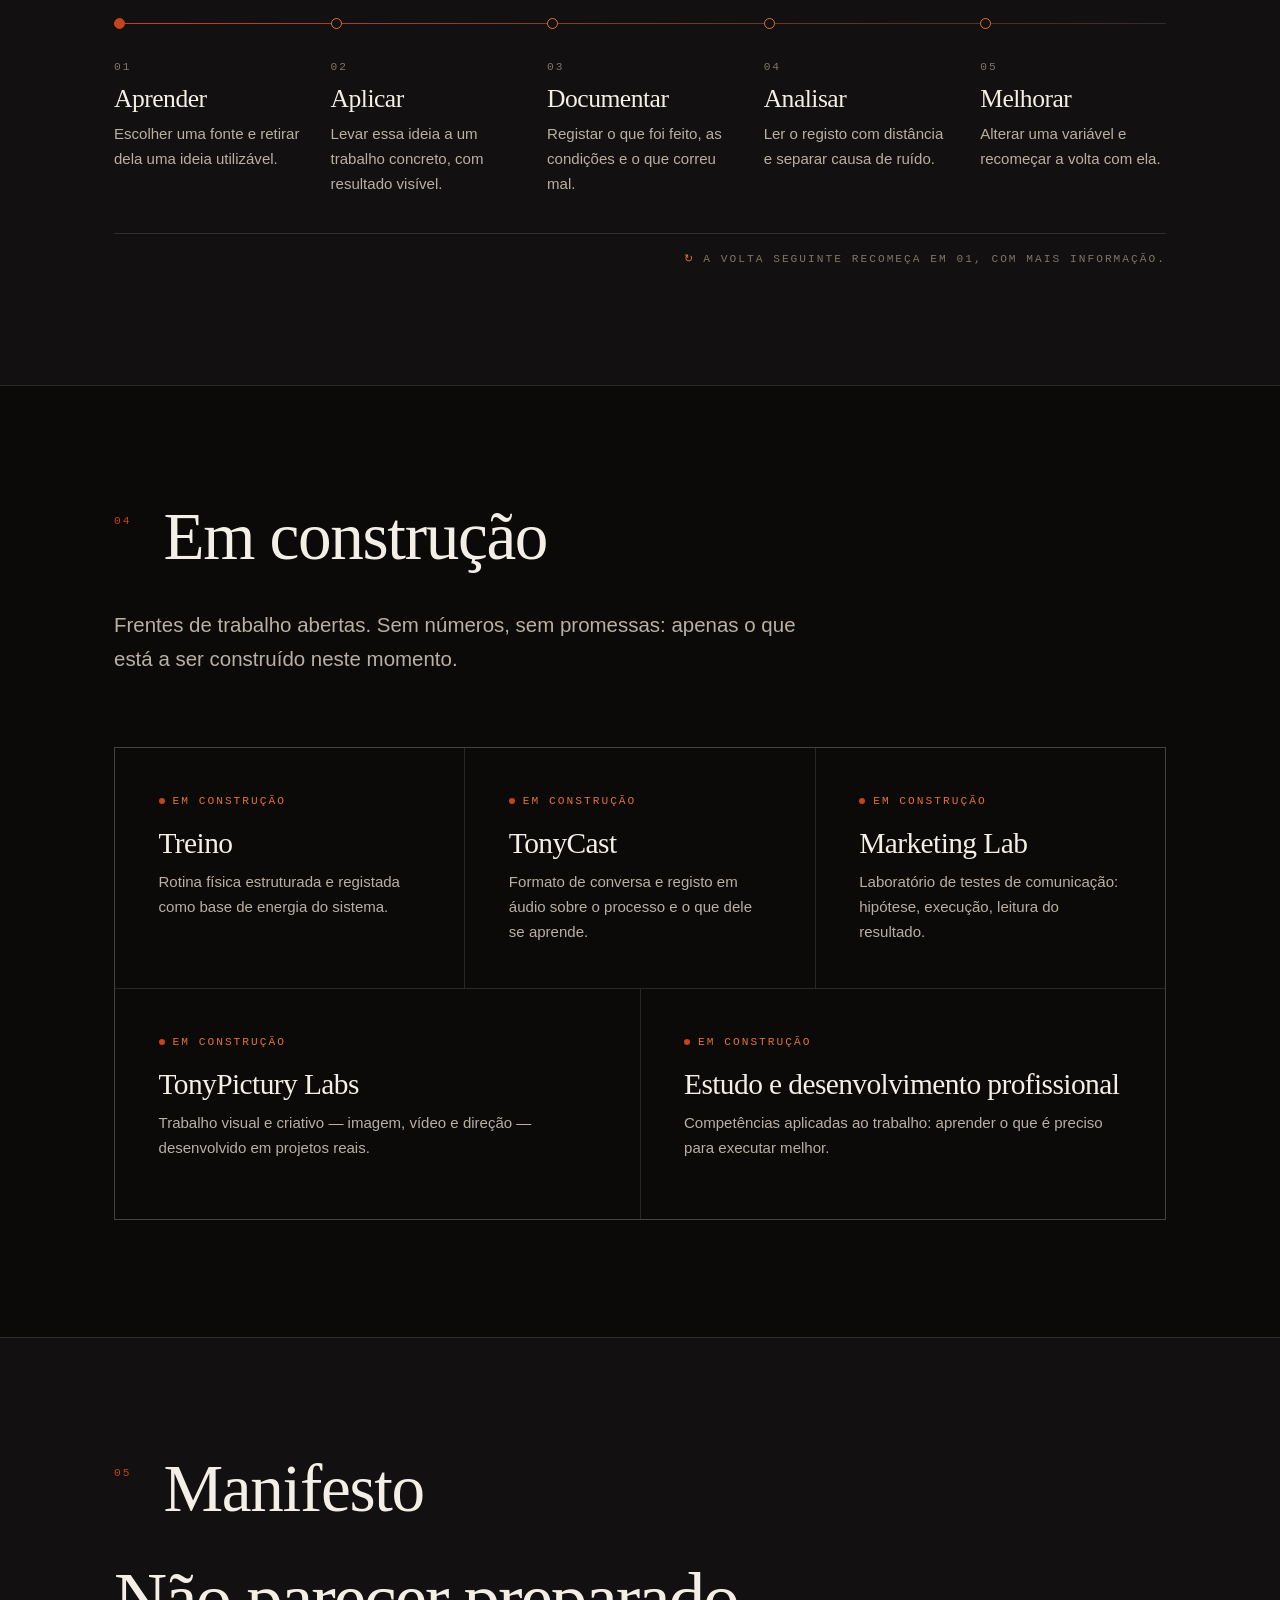
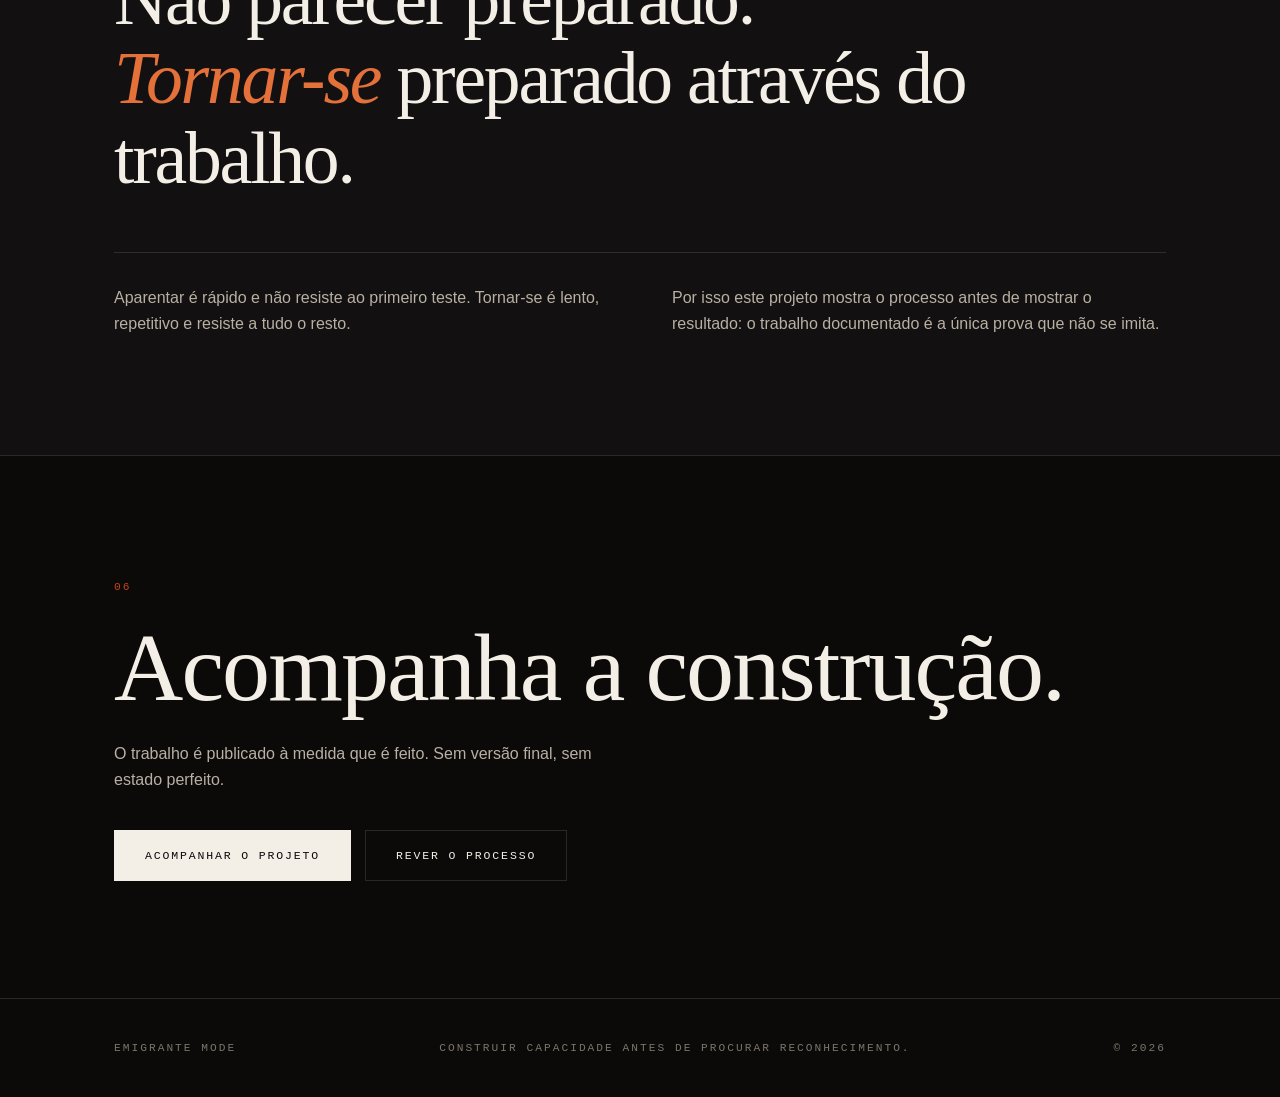
==== commit 8b8360a5: "Adiciona identidade, suporte a imagens, página de registo e guia de trabalho V0.2 em cima da landing" ====
--- a/index.html
+++ b/index.html
@@ -9,7 +9,7 @@
 <meta property="og:title" content="EMIGRANTE MODE">
 <meta property="og:description" content="Construir capacidade antes de procurar reconhecimento.">
 <meta property="og:type" content="website">
-<link rel="icon" href="data:image/svg+xml,<svg xmlns='http://www.w3.org/2000/svg' viewBox='0 0 32 32'><rect width='32' height='32' fill='%230B0A09'/><path d='M8 22 L16 9 L24 22 Z' fill='%23C6431C'/></svg>">
+<link rel="icon" href="assets/img/logo.svg">
 <script>document.documentElement.classList.add('js');</script>
 <link rel="stylesheet" href="assets/css/styles.css">
 </head>
@@ -19,7 +19,12 @@
 
 <header class="topbar">
   <a class="topbar__mark" href="#top">
-    <span class="topbar__glyph" aria-hidden="true"></span>
+    <svg class="topbar__logo" viewBox="0 0 64 64" aria-hidden="true" focusable="false">
+      <path d="M4 56 H60" stroke="currentColor" stroke-width="2" opacity="0.35"/>
+      <path d="M12 48 H52" stroke="currentColor" stroke-width="2" opacity="0.2"/>
+      <path d="M32 6 L58 54 H6 Z" fill="none" stroke="currentColor" stroke-width="3" stroke-linejoin="round"/>
+      <path d="M32 6 L43 26 H21 Z" fill="#C6431C"/>
+    </svg>
     EMIGRANTE&nbsp;MODE
   </a>
   <nav class="topbar__nav" aria-label="Secções">
@@ -27,6 +32,7 @@
     <a href="#sistema">Sistema</a>
     <a href="#ciclo">Ciclo</a>
     <a href="#construcao">Construção</a>
+    <a href="registo.html">Registo</a>
   </nav>
 </header>
 
--- a/assets/css/styles.css
+++ b/assets/css/styles.css
@@ -181,12 +181,6 @@
   color: var(--ivory);
 }
 
-.topbar__glyph {
-  width: 9px; height: 9px;
-  background: var(--lava);
-  clip-path: polygon(50% 0, 100% 100%, 0 100%);
-}
-
 .topbar__nav { display: flex; gap: clamp(18px, 2.6vw, 34px); }
 
 .topbar__nav a {
@@ -581,3 +575,128 @@
   }
   .js .reveal { opacity: 1; transform: none; }
 }
+
+/* 9. IDENTIDADE, MEDIA E PÁGINA DE REGISTO ------------------ */
+
+/* marca */
+.topbar__logo {
+  width: 22px;
+  height: 22px;
+  color: var(--ivory);
+  flex: none;
+}
+
+/* estado ativo na navegação entre páginas */
+.topbar__nav a[aria-current="page"] { color: var(--ember); }
+
+/* cabeçalho das páginas interiores */
+.page-hero {
+  padding-block: clamp(140px, 20vh, 200px) clamp(40px, 6vh, 72px);
+  border-bottom: var(--rule);
+  position: relative;
+  overflow: hidden;
+}
+.page-hero::before {
+  content: "";
+  position: absolute;
+  inset: 0;
+  background: radial-gradient(50% 60% at 8% 100%, rgba(198, 67, 28, 0.16), transparent 70%);
+}
+.page-hero > .shell { position: relative; }
+
+.page-hero__title {
+  font-size: clamp(2.8rem, 9vw, 6rem);
+  letter-spacing: -0.04em;
+  margin-block: 8px 20px;
+}
+
+.page-hero__lede { max-width: 34em; color: var(--ivory-dim); }
+
+/* imagem: usada em qualquer secção, com legenda editorial */
+.media { margin: 0; }
+
+.media img {
+  width: 100%;
+  height: auto;
+  border: var(--rule);
+  background: var(--ash);
+}
+
+.media figcaption {
+  margin-top: 10px;
+  font-family: var(--mono);
+  font-size: 0.66rem;
+  letter-spacing: 0.14em;
+  text-transform: uppercase;
+  color: var(--ivory-mute);
+}
+
+/* registo: entradas do diário de construção */
+.entries { list-style: none; margin: 0; padding: 0; }
+
+.entry {
+  display: grid;
+  grid-template-columns: 150px minmax(0, 1fr);
+  gap: clamp(20px, 4vw, 56px);
+  padding-block: clamp(36px, 6vh, 72px);
+  border-bottom: var(--rule);
+}
+
+.entry__meta {
+  display: flex;
+  flex-direction: column;
+  gap: 6px;
+}
+.entry__version { color: var(--lava); }
+
+.entry__title {
+  font-size: clamp(1.6rem, 3.4vw, 2.4rem);
+  margin-bottom: 16px;
+}
+
+.entry__body { color: var(--ivory-dim); display: grid; gap: 14px; }
+
+.entry__list {
+  margin: 0;
+  padding: 0;
+  list-style: none;
+}
+.entry__list li {
+  padding: 10px 0 10px 20px;
+  border-bottom: 1px solid var(--stone-soft);
+  position: relative;
+}
+.entry__list li::before {
+  content: "";
+  position: absolute;
+  left: 0; top: 1.15em;
+  width: 8px; height: 2px;
+  background: var(--lava);
+}
+
+.entry .media { margin-top: 10px; }
+
+/* regresso ao índice */
+.backlink {
+  display: inline-flex;
+  align-items: center;
+  gap: 10px;
+  margin-top: clamp(40px, 6vh, 72px);
+  color: var(--ivory-dim);
+  transition: color 0.25s ease;
+}
+.backlink:hover { color: var(--ember); }
+
+@media (max-width: 720px) {
+  .entry { grid-template-columns: 1fr; gap: 14px; }
+  .entry__meta { flex-direction: row; gap: 14px; }
+}
+
+/* código citado no texto */
+code {
+  font-family: var(--mono);
+  font-size: 0.86em;
+  color: var(--ivory);
+  background: rgba(243, 238, 230, 0.06);
+  padding: 2px 6px;
+}
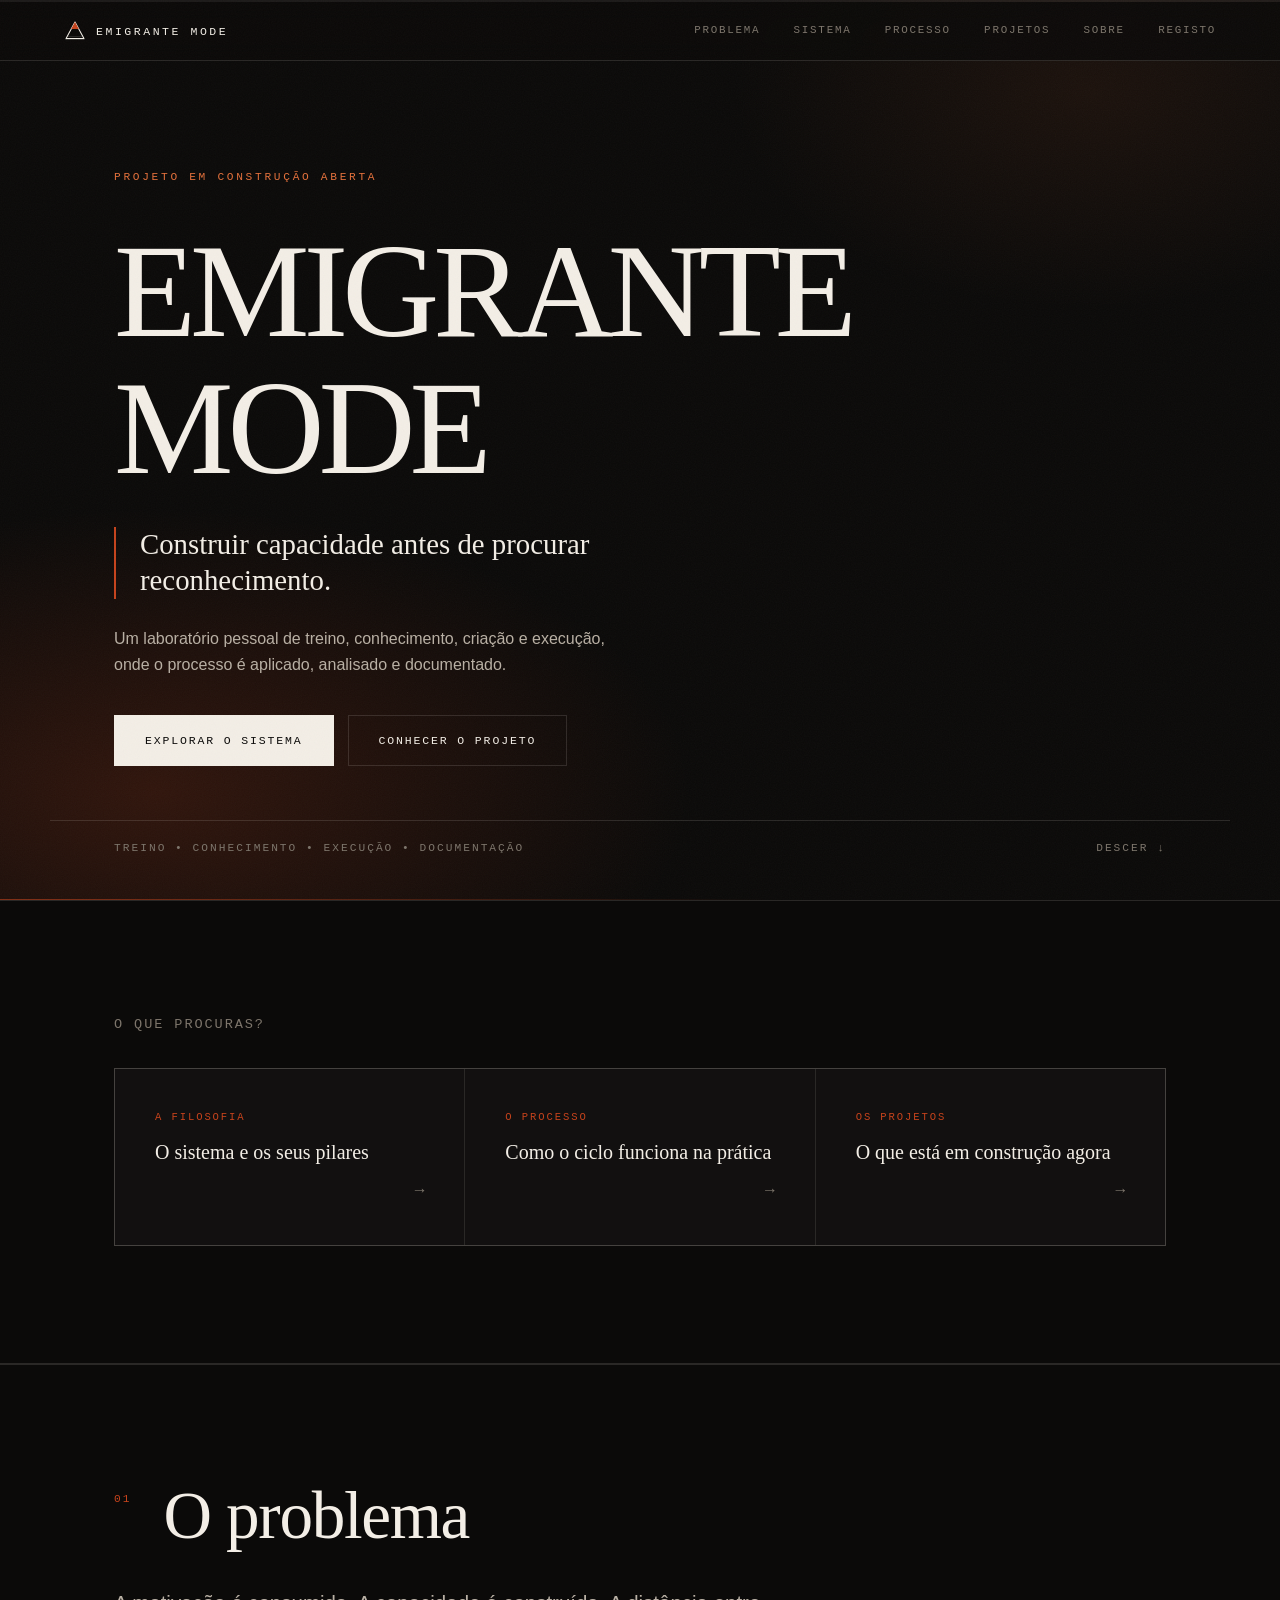
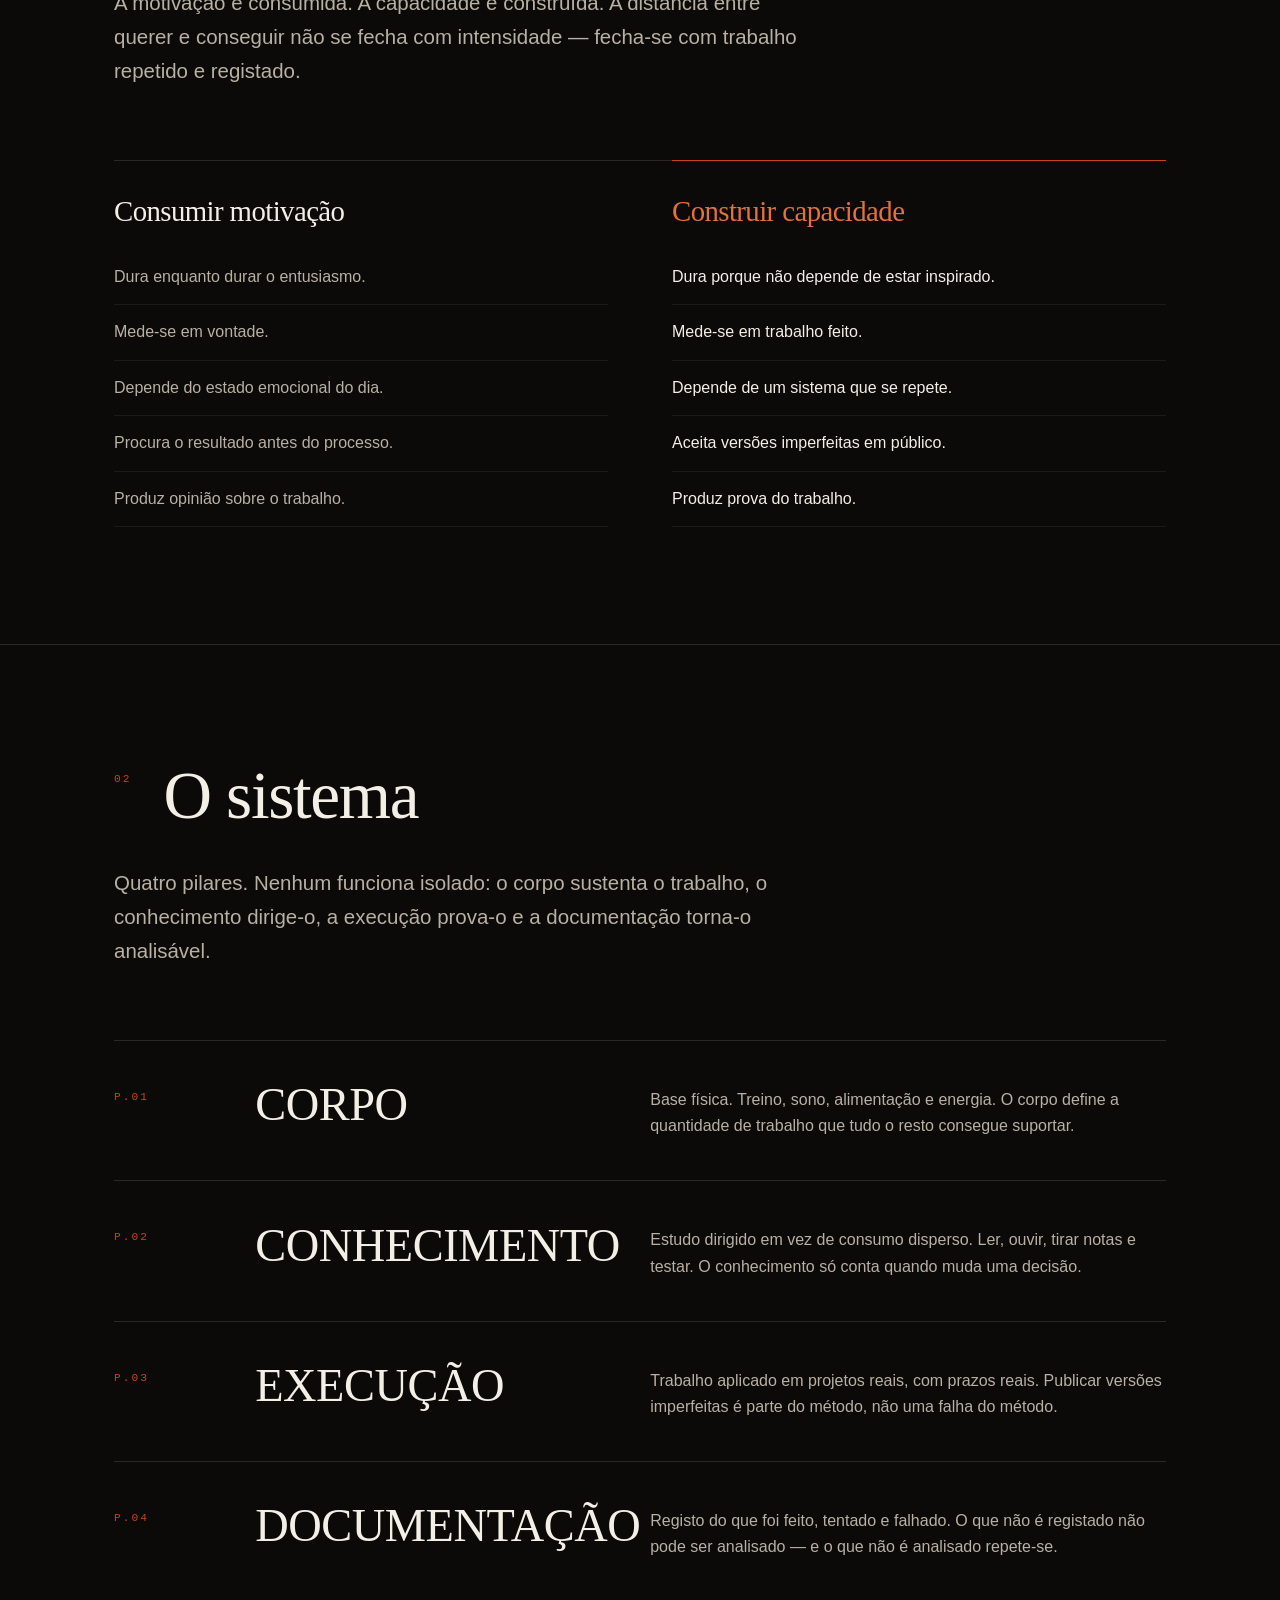
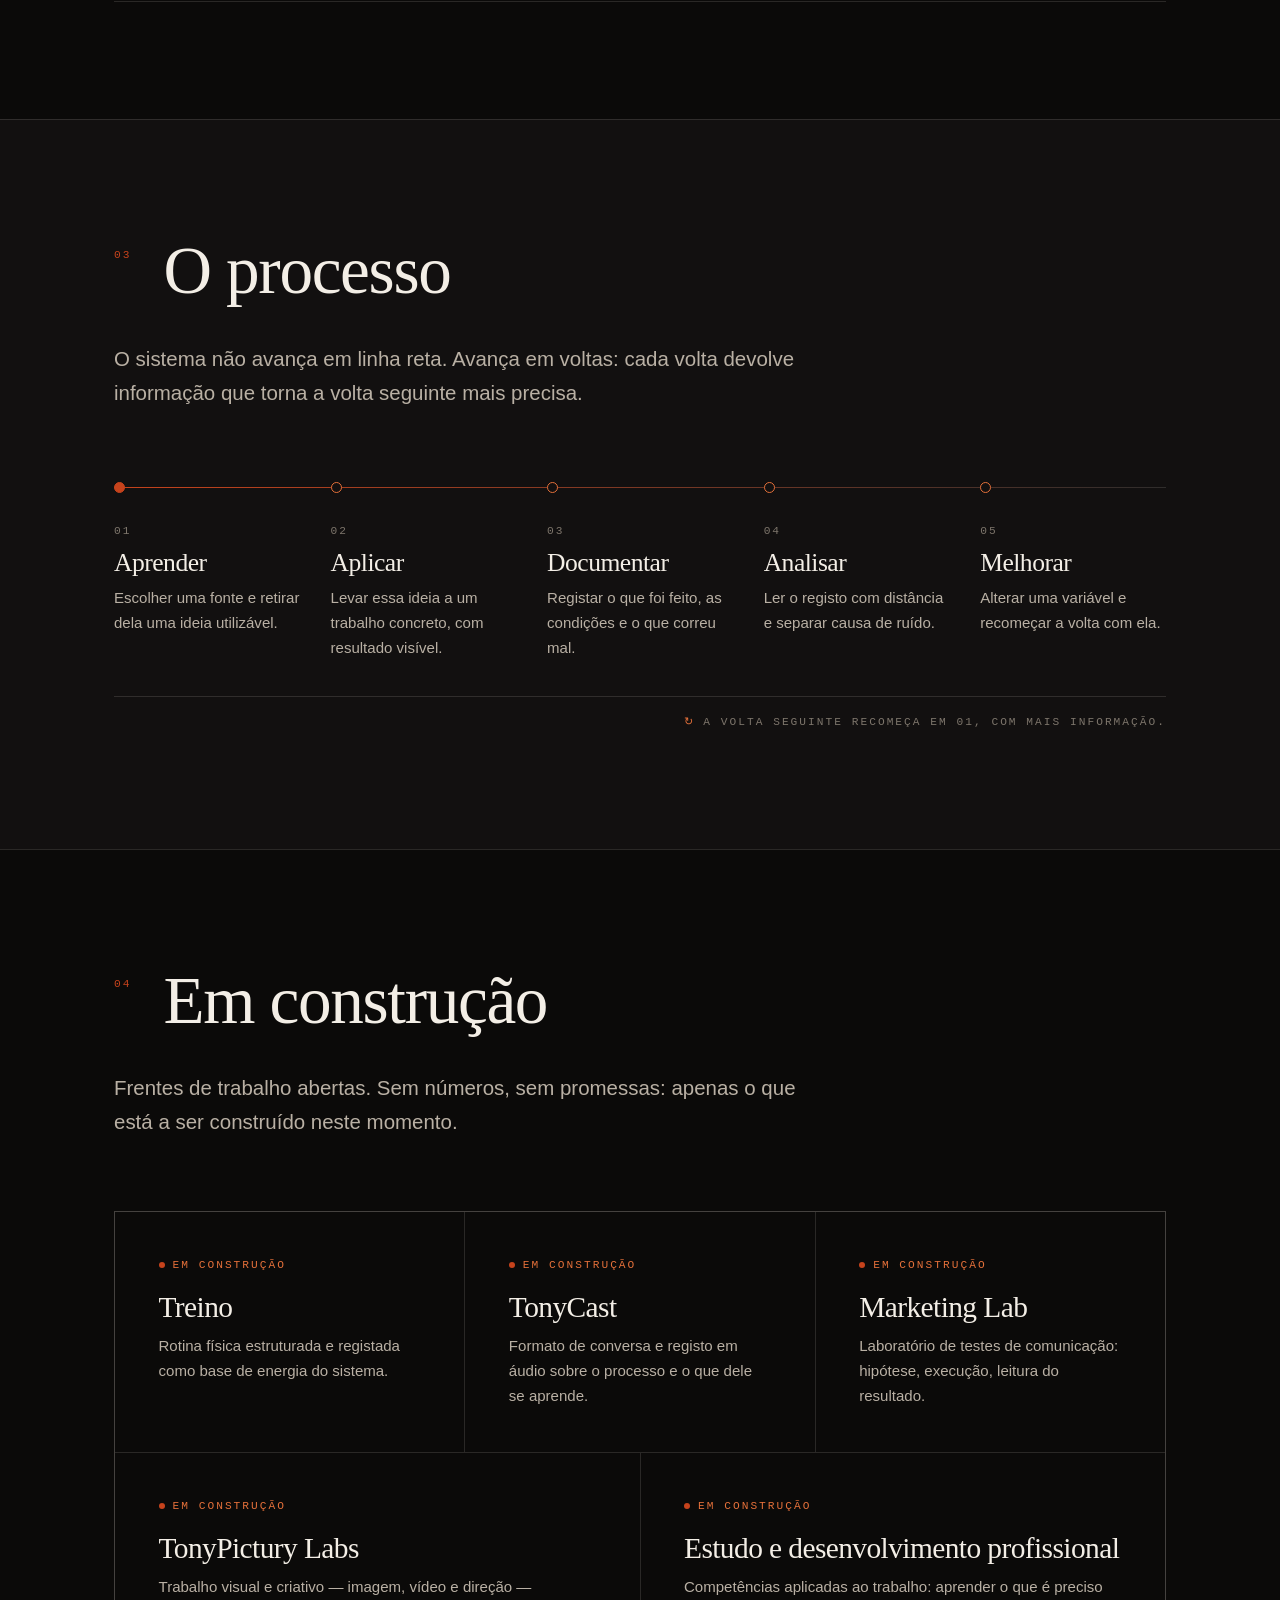
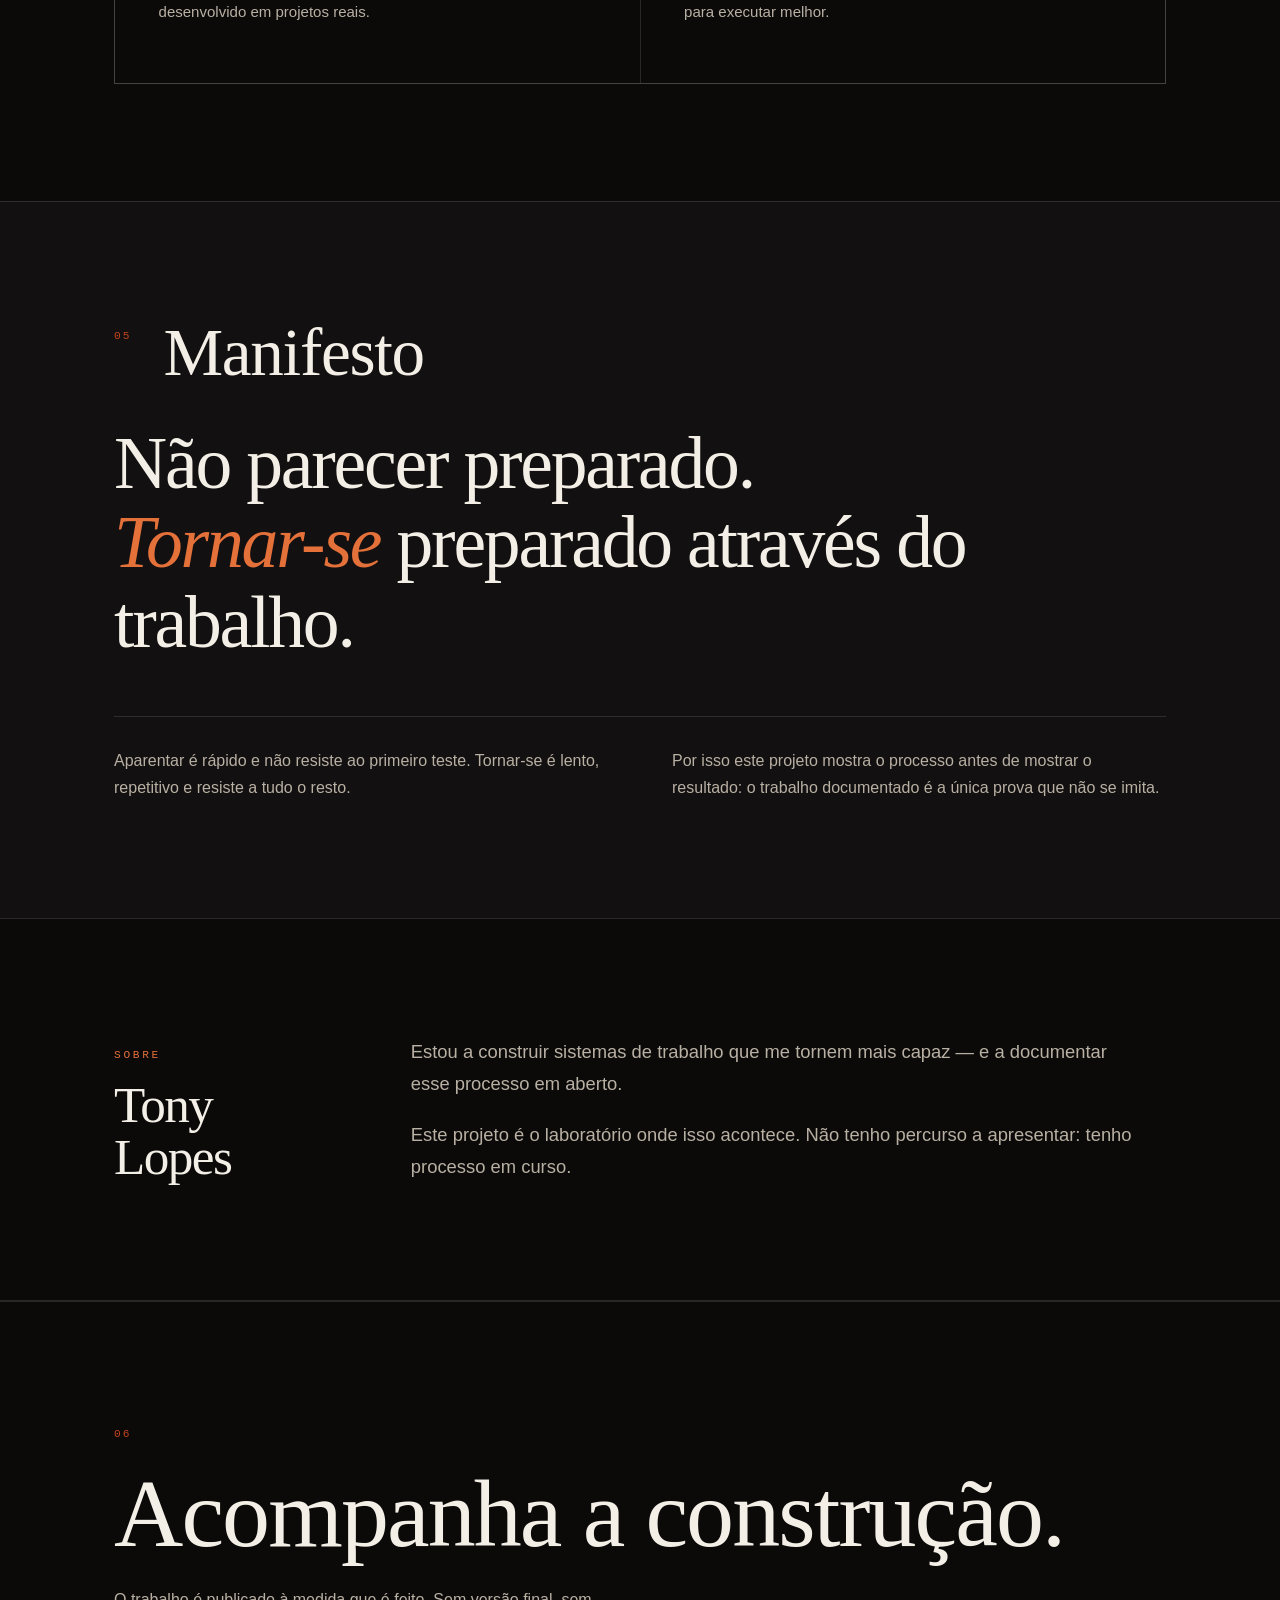
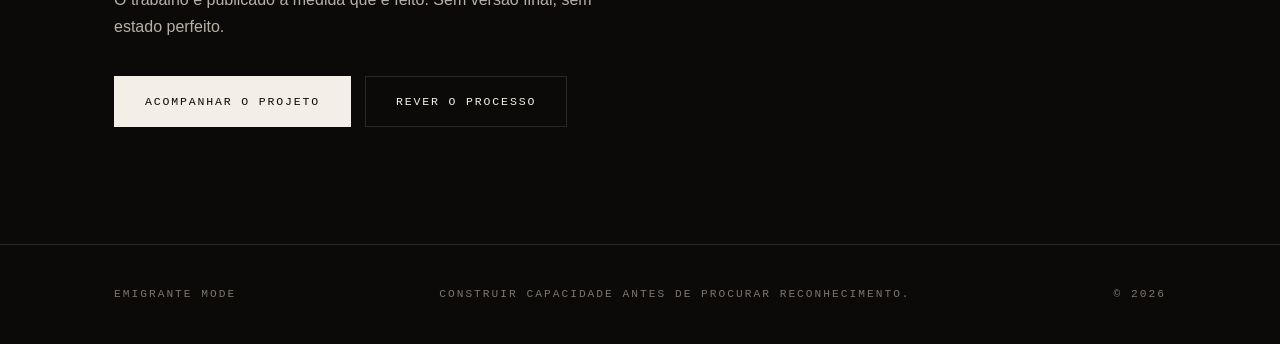
==== commit 06a35983: "feat(landing): V0.3 — hero copy, navegação orientada e secções Sobre - Hero: nova lede (laboratório " ====
--- a/index.html
+++ b/index.html
@@ -3,8 +3,8 @@
 <head>
 <meta charset="UTF-8">
 <meta name="viewport" content="width=device-width, initial-scale=1">
-<title>EMIGRANTE MODE — Construir capacidade antes de procurar reconhecimento</title>
-<meta name="description" content="Emigrante Mode é um sistema de desenvolvimento pessoal, criativo e profissional construído através de treino, estudo, execução e documentação.">
+<title>EMIGRANTE MODE — Laboratório de treino, conhecimento e execução</title>
+<meta name="description" content="Um laboratório pessoal de treino, conhecimento, criação e execução. O processo é aplicado, analisado e documentado em aberto.">
 <meta name="theme-color" content="#0B0A09">
 <meta property="og:title" content="EMIGRANTE MODE">
 <meta property="og:description" content="Construir capacidade antes de procurar reconhecimento.">
@@ -30,8 +30,9 @@
   <nav class="topbar__nav" aria-label="Secções">
     <a href="#problema">Problema</a>
     <a href="#sistema">Sistema</a>
-    <a href="#ciclo">Ciclo</a>
-    <a href="#construcao">Construção</a>
+    <a href="#processo">Processo</a>
+    <a href="#projetos">Projetos</a>
+    <a href="#sobre">Sobre</a>
     <a href="registo.html">Registo</a>
   </nav>
 </header>
@@ -46,17 +47,41 @@
       <h1 class="hero__title reveal" id="hero-title">EMIGRANTE<br>MODE</h1>
       <p class="hero__claim reveal">Construir capacidade antes de procurar reconhecimento.</p>
       <p class="hero__lede reveal">
-        Um sistema de desenvolvimento pessoal, criativo e profissional construído
-        através de treino, estudo, execução e documentação.
+        Um laboratório pessoal de treino, conhecimento, criação e execução,
+        onde o processo é aplicado, analisado e documentado.
       </p>
       <div class="actions reveal">
-        <a class="btn btn--primary" href="#problema">Explorar o processo</a>
-        <a class="btn btn--ghost" href="#acompanhar">Acompanhar o projeto</a>
+        <a class="btn btn--primary" href="#sistema">Explorar o sistema</a>
+        <a class="btn btn--ghost" href="#sobre">Conhecer o projeto</a>
       </div>
     </div>
     <div class="hero__foot shell">
-      <span class="mono">Corpo · Conhecimento · Execução · Documentação</span>
+      <span class="mono">TREINO • CONHECIMENTO • EXECUÇÃO • DOCUMENTAÇÃO</span>
       <span class="mono hero__scroll">Descer <span class="hero__arrow" aria-hidden="true">↓</span></span>
+    </div>
+  </section>
+
+  <!-- ─────────────────────── O QUE PROCURAS? ─────────────────────────── -->
+  <section class="section orientation" aria-labelledby="t-orientation">
+    <div class="shell">
+      <h2 class="orientation__title reveal" id="t-orientation">O que procuras?</h2>
+      <div class="orientation__grid">
+        <a class="orientation__card reveal" href="#sistema">
+          <span class="mono orientation__label">A filosofia</span>
+          <span class="orientation__name">O sistema e os seus pilares</span>
+          <span class="orientation__arrow" aria-hidden="true">→</span>
+        </a>
+        <a class="orientation__card reveal" href="#processo">
+          <span class="mono orientation__label">O processo</span>
+          <span class="orientation__name">Como o ciclo funciona na prática</span>
+          <span class="orientation__arrow" aria-hidden="true">→</span>
+        </a>
+        <a class="orientation__card reveal" href="#projetos">
+          <span class="mono orientation__label">Os projetos</span>
+          <span class="orientation__name">O que está em construção agora</span>
+          <span class="orientation__arrow" aria-hidden="true">→</span>
+        </a>
+      </div>
     </div>
   </section>
 
@@ -147,11 +172,11 @@
   </section>
 
   <!-- ─────────────────────────── 03 CICLO ─────────────────────────── -->
-  <section class="section section--alt" id="ciclo" aria-labelledby="t-ciclo">
+  <section class="section section--alt" id="processo" aria-labelledby="t-processo">
     <div class="shell">
       <div class="section__head reveal">
         <span class="mono section__num">03</span>
-        <h2 class="section__title" id="t-ciclo">O ciclo</h2>
+        <h2 class="section__title" id="t-processo">O processo</h2>
       </div>
       <p class="section__lede reveal">
         O sistema não avança em linha reta. Avança em voltas: cada volta devolve
@@ -195,11 +220,11 @@
   </section>
 
   <!-- ─────────────────────────── 04 EM CONSTRUÇÃO ─────────────────────────── -->
-  <section class="section" id="construcao" aria-labelledby="t-construcao">
+  <section class="section" id="projetos" aria-labelledby="t-projetos">
     <div class="shell">
       <div class="section__head reveal">
         <span class="mono section__num">04</span>
-        <h2 class="section__title" id="t-construcao">Em construção</h2>
+        <h2 class="section__title" id="t-projetos">Em construção</h2>
       </div>
       <p class="section__lede reveal">
         Frentes de trabalho abertas. Sem números, sem promessas: apenas o que está
@@ -260,6 +285,26 @@
     </div>
   </section>
 
+  <!-- ─────────────────────────── SOBRE ─────────────────────────── -->
+  <section class="section sobre" id="sobre" aria-labelledby="t-sobre">
+    <div class="shell sobre__inner">
+      <div class="sobre__head">
+        <span class="mono eyebrow reveal">Sobre</span>
+        <h2 class="sobre__name reveal" id="t-sobre">Tony Lopes</h2>
+      </div>
+      <div class="sobre__body">
+        <p class="sobre__text reveal">
+          Estou a construir sistemas de trabalho que me tornem mais capaz —
+          e a documentar esse processo em aberto.
+        </p>
+        <p class="sobre__text reveal">
+          Este projeto é o laboratório onde isso acontece.
+          Não tenho percurso a apresentar: tenho processo em curso.
+        </p>
+      </div>
+    </div>
+  </section>
+
   <!-- ─────────────────────────── 06 CTA FINAL ─────────────────────────── -->
   <section class="section final" id="acompanhar" aria-labelledby="t-final">
     <div class="shell final__inner">
--- a/assets/css/styles.css
+++ b/assets/css/styles.css
@@ -692,6 +692,101 @@
   .entry__meta { flex-direction: row; gap: 14px; }
 }
 
+/* 10. ORIENTAÇÃO — O que procuras? -------------------------------- */
+.orientation { border-bottom: var(--rule); }
+
+.orientation__title {
+  font-size: clamp(0.7rem, 1.4vw, 0.85rem);
+  font-family: var(--mono);
+  letter-spacing: 0.14em;
+  text-transform: uppercase;
+  color: var(--ivory-mute);
+  margin-bottom: clamp(28px, 4vh, 48px);
+}
+
+.orientation__grid {
+  display: grid;
+  grid-template-columns: repeat(3, 1fr);
+  gap: 1px;
+  background: var(--stone);
+  border: var(--rule);
+}
+
+.orientation__card {
+  display: flex;
+  flex-direction: column;
+  gap: 12px;
+  padding: clamp(24px, 4vw, 40px);
+  background: var(--basalt);
+  text-decoration: none;
+  transition: background 0.25s ease;
+}
+
+.orientation__card:hover { background: var(--ash); }
+
+.orientation__card:hover .orientation__arrow {
+  color: var(--ember);
+  transform: translateX(5px);
+}
+
+.orientation__label {
+  font-size: 0.66rem;
+  letter-spacing: 0.18em;
+  text-transform: uppercase;
+  color: var(--lava);
+}
+
+.orientation__name {
+  font-family: var(--display);
+  font-size: clamp(1rem, 1.8vw, 1.25rem);
+  color: var(--ivory);
+  flex: 1;
+  line-height: 1.4;
+}
+
+.orientation__arrow {
+  font-family: var(--mono);
+  font-size: 1rem;
+  color: var(--ivory-mute);
+  transition: color 0.25s ease, transform 0.25s ease;
+  align-self: flex-end;
+}
+
+@media (max-width: 720px) {
+  .orientation__grid { grid-template-columns: 1fr; }
+}
+
+/* 11. SOBRE — Autor ----------------------------------------------- */
+.sobre { border-bottom: var(--rule); }
+
+.sobre__inner {
+  display: grid;
+  grid-template-columns: 220px 1fr;
+  gap: clamp(32px, 6vw, 80px);
+  align-items: start;
+}
+
+.sobre__head { padding-top: 4px; }
+
+.sobre__name {
+  font-size: clamp(2rem, 4.5vw, 3.2rem);
+  letter-spacing: -0.03em;
+  margin-top: 12px;
+}
+
+.sobre__body { display: grid; gap: 18px; }
+
+.sobre__text {
+  font-size: clamp(1rem, 1.8vw, 1.15rem);
+  line-height: 1.75;
+  color: var(--ivory-dim);
+  max-width: 40em;
+}
+
+@media (max-width: 720px) {
+  .sobre__inner { grid-template-columns: 1fr; gap: clamp(16px, 3vh, 28px); }
+}
+
 /* código citado no texto */
 code {
   font-family: var(--mono);
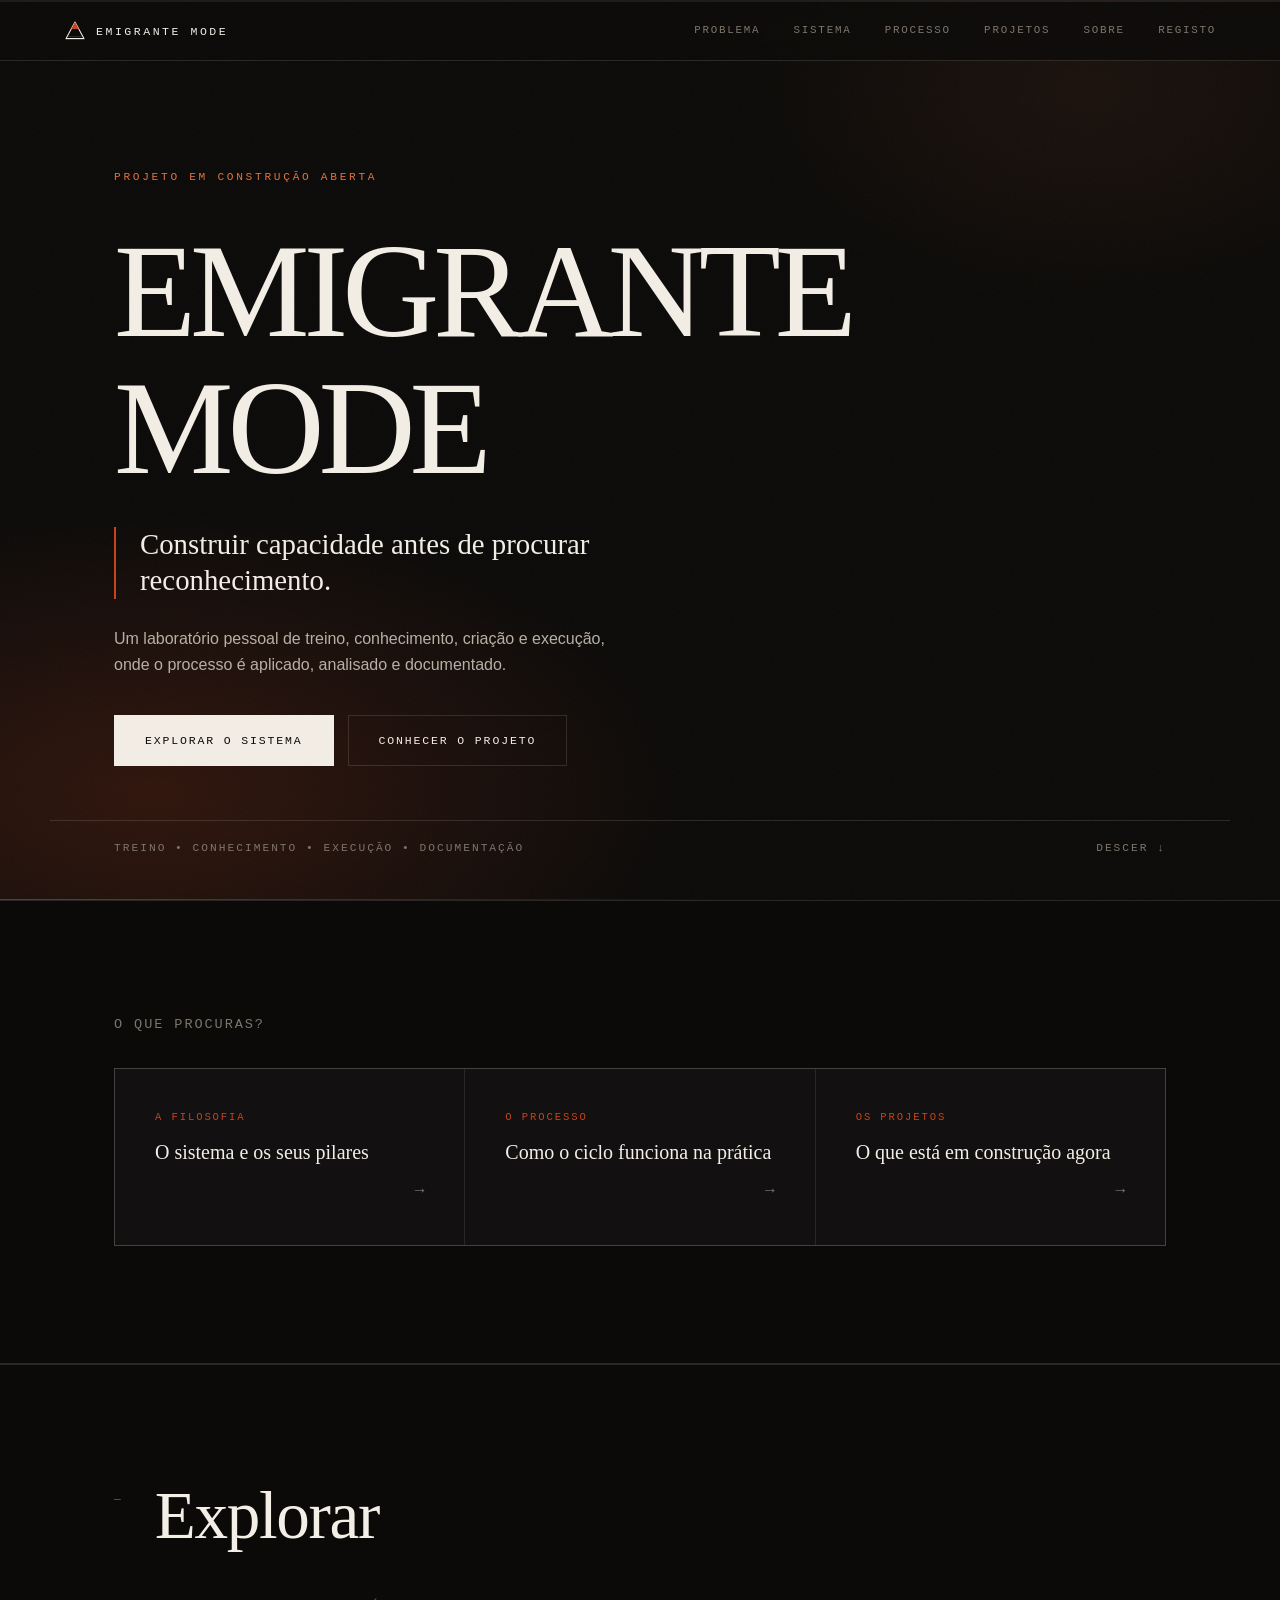
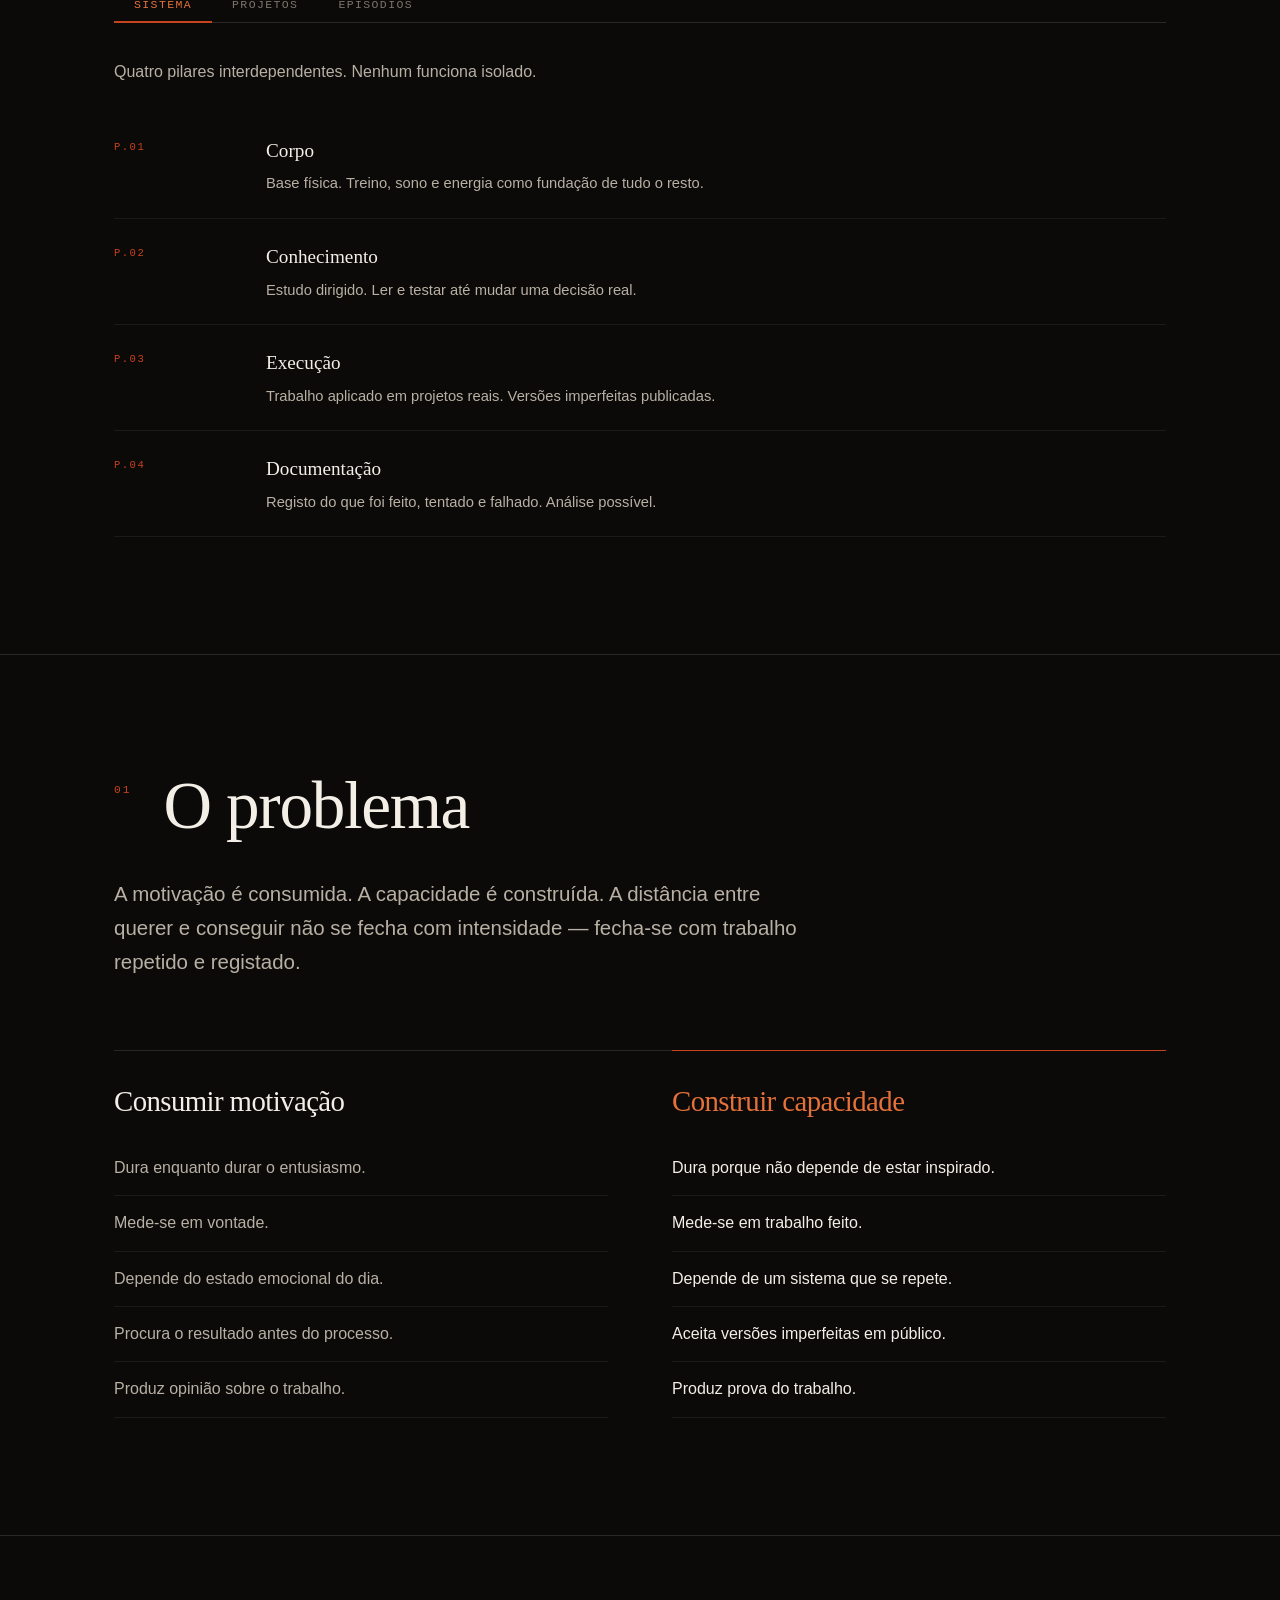
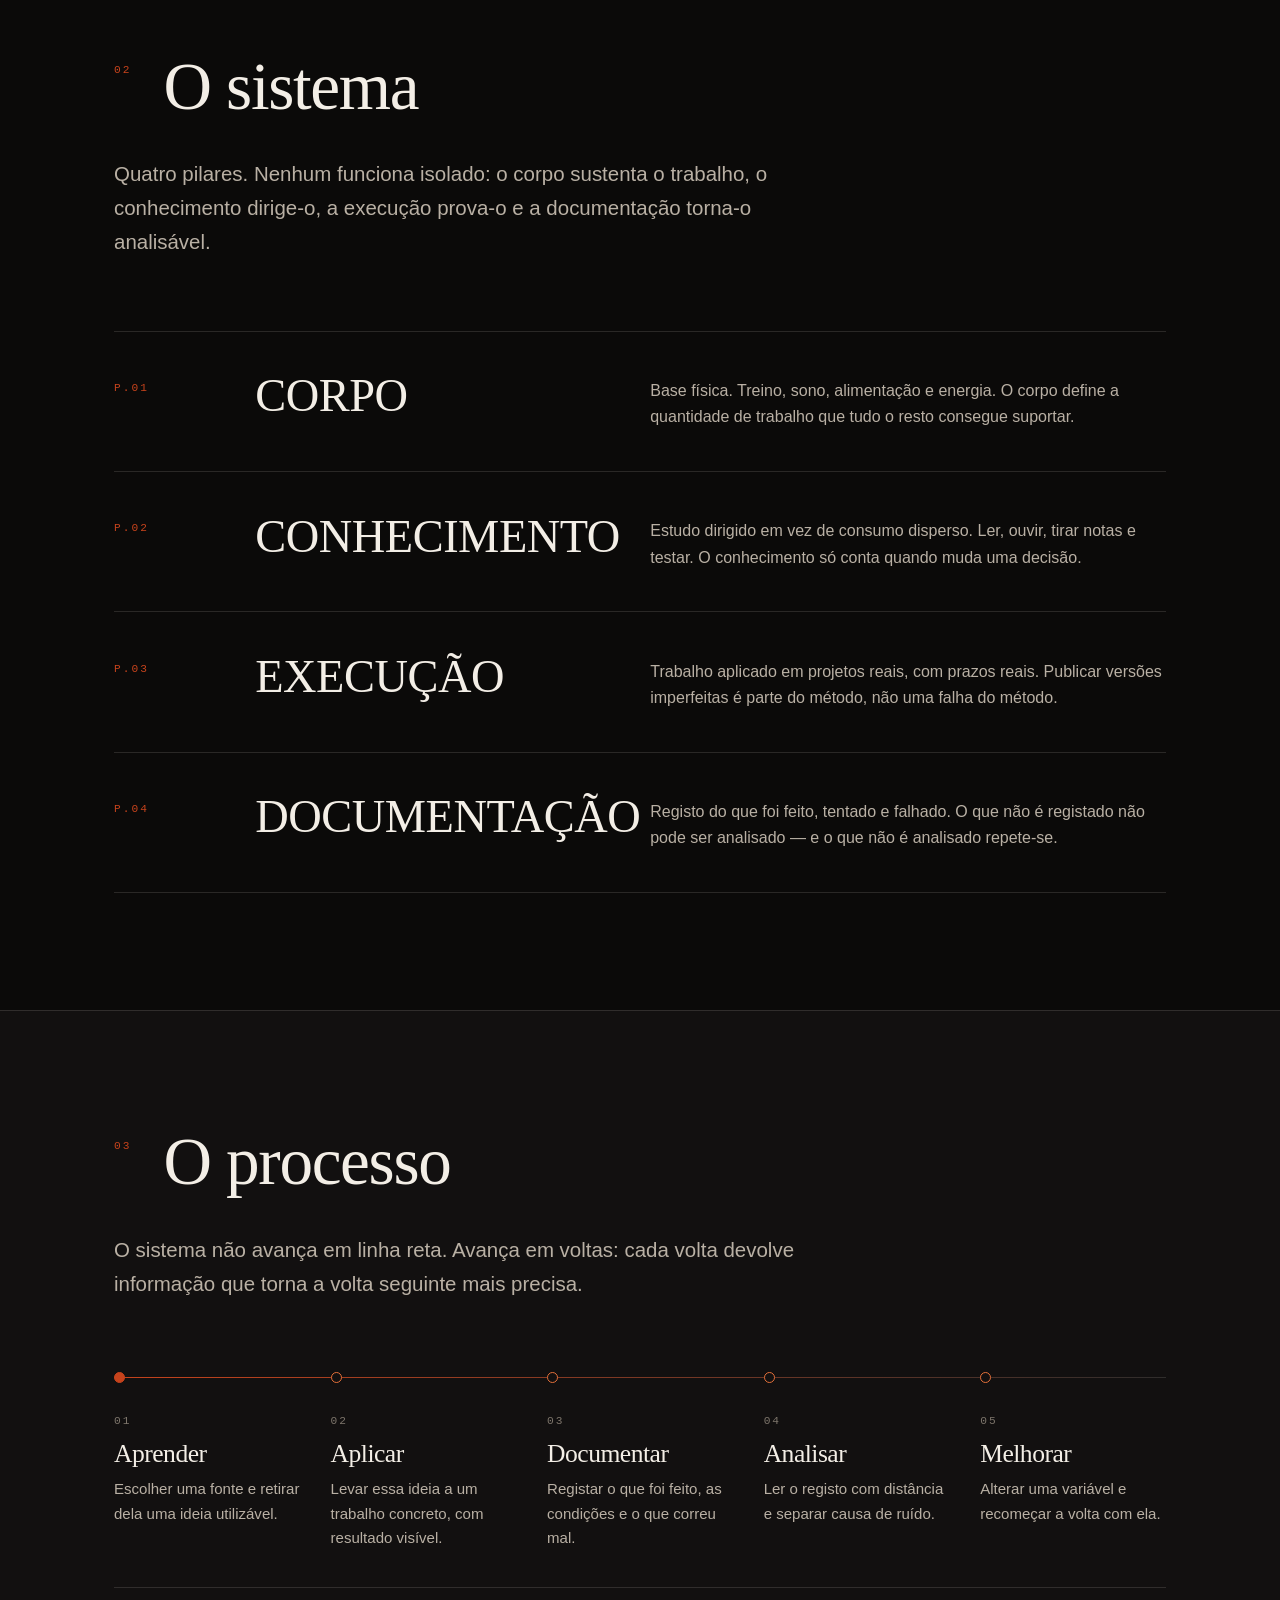
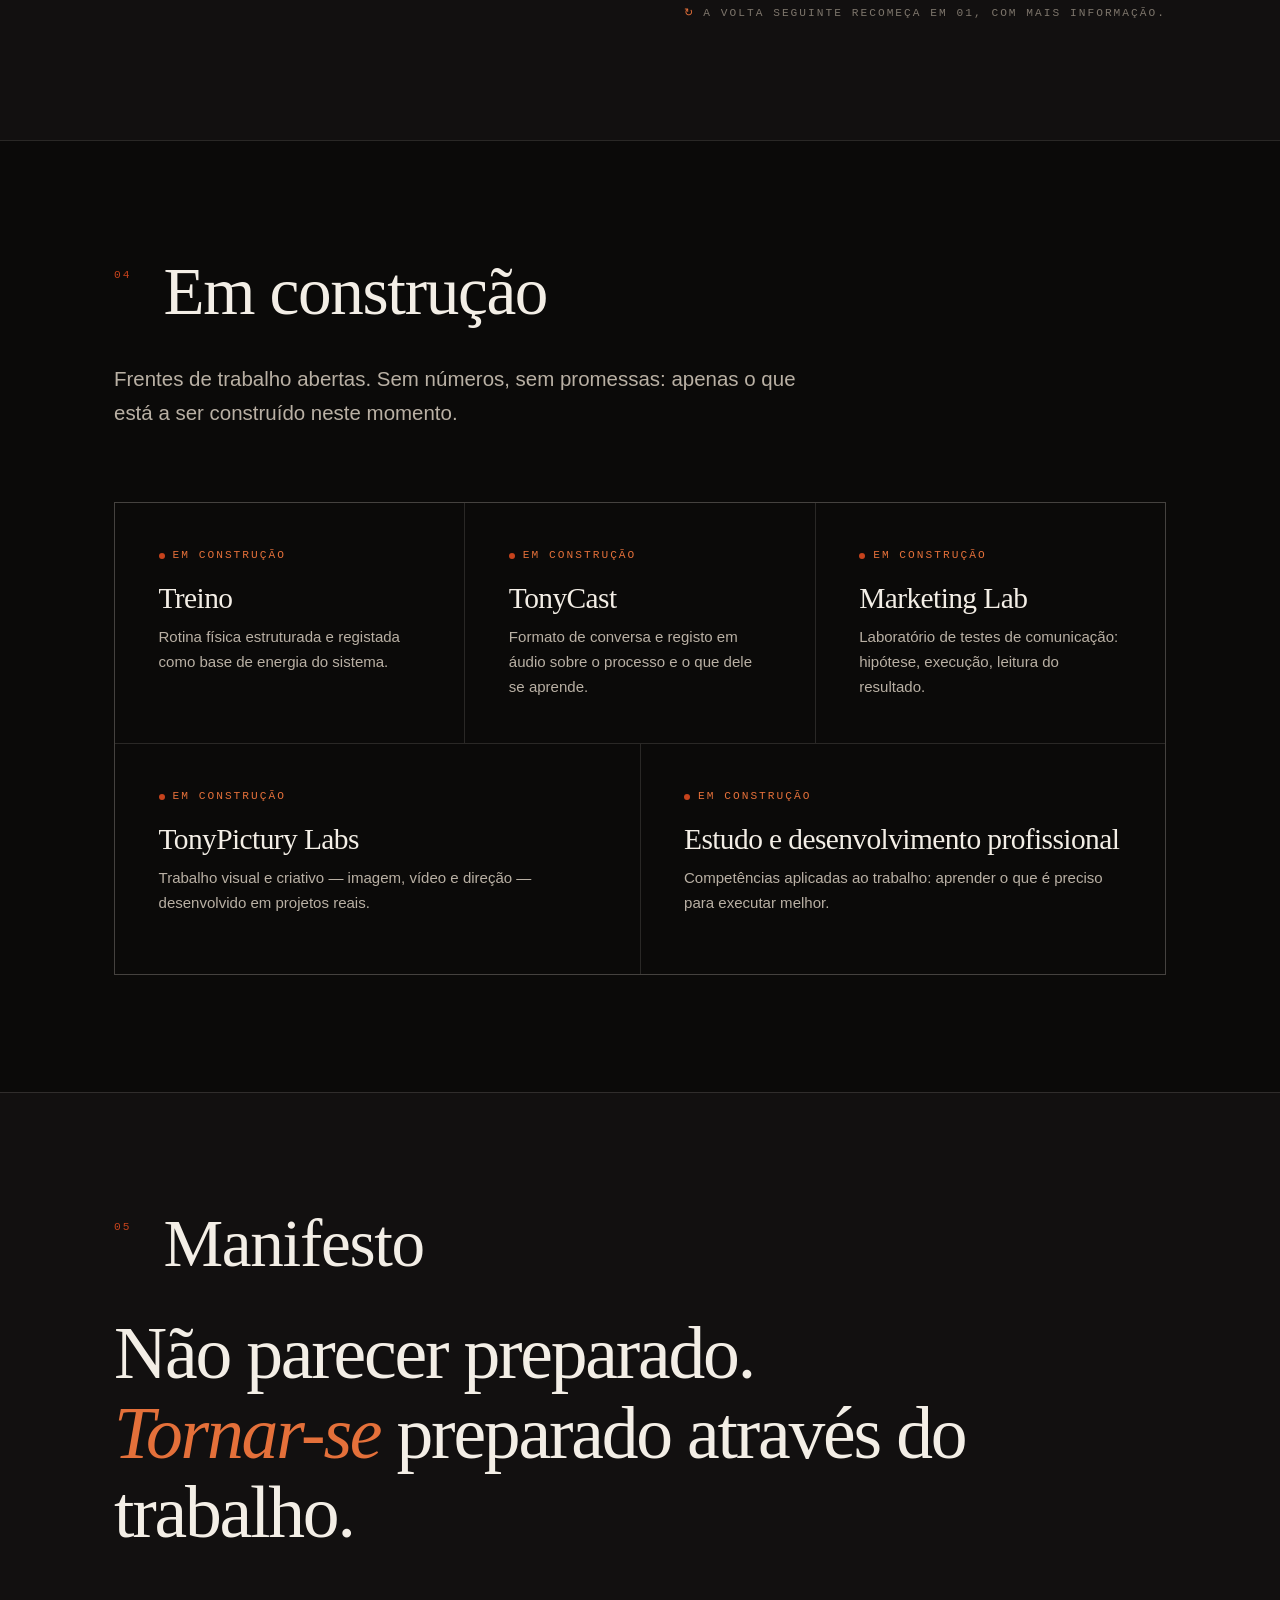
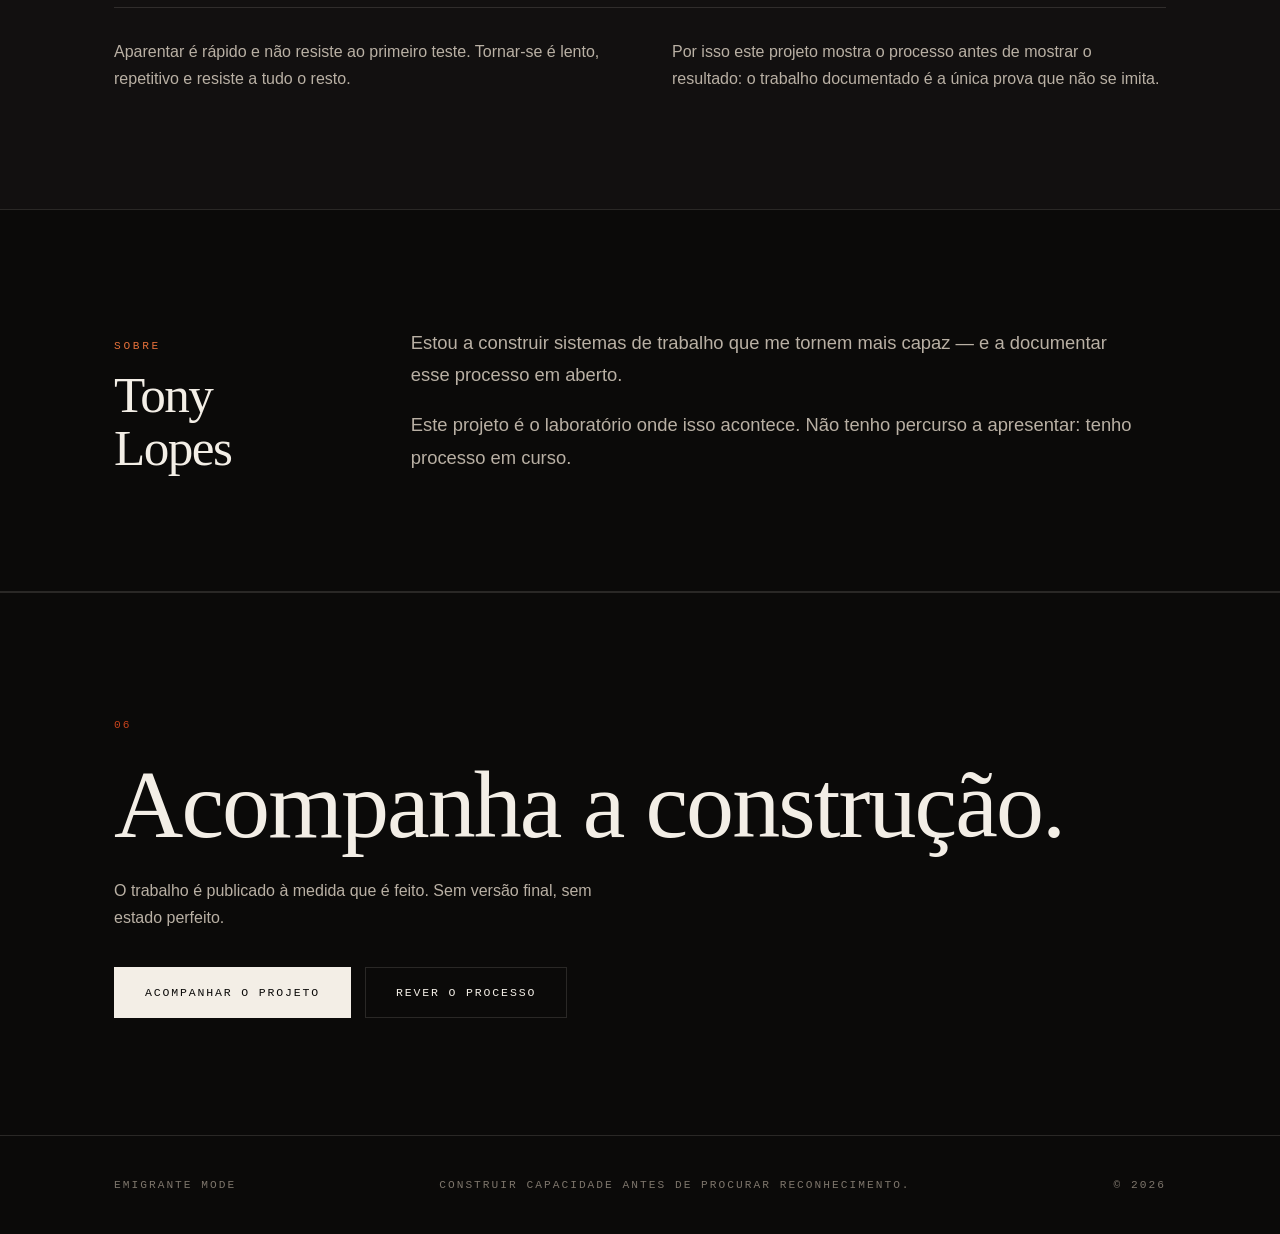
==== commit c6603f5b: "feat(explorar): secção de abas com Sistema, Projetos e Episódios Componente de abas sem dependências" ====
--- a/index.html
+++ b/index.html
@@ -82,6 +82,136 @@
           <span class="orientation__arrow" aria-hidden="true">→</span>
         </a>
       </div>
+    </div>
+  </section>
+
+  <!-- ─────────────────────────── EXPLORAR ─────────────────────────── -->
+  <section class="section explorar" aria-labelledby="t-explorar">
+    <div class="shell">
+      <div class="section__head reveal">
+        <span class="mono section__num">—</span>
+        <h2 class="section__title" id="t-explorar">Explorar</h2>
+      </div>
+
+      <!-- Botões das abas -->
+      <div class="tabs__nav reveal" role="tablist" aria-label="Explorar conteúdo">
+        <button class="tab__btn tab__btn--active"
+                role="tab"
+                aria-selected="true"
+                aria-controls="panel-sistema"
+                id="btn-sistema"
+                data-tab="sistema">
+          Sistema
+        </button>
+        <button class="tab__btn"
+                role="tab"
+                aria-selected="false"
+                aria-controls="panel-projetos"
+                id="btn-projetos"
+                data-tab="projetos">
+          Projetos
+        </button>
+        <button class="tab__btn"
+                role="tab"
+                aria-selected="false"
+                aria-controls="panel-episodios"
+                id="btn-episodios"
+                data-tab="episodios">
+          Episódios
+        </button>
+      </div>
+
+      <!-- Painel: Sistema -->
+      <div class="tab__panel tab__panel--active"
+           id="panel-sistema"
+           role="tabpanel"
+           aria-labelledby="btn-sistema">
+        <p class="tabs__intro">Quatro pilares interdependentes. Nenhum funciona isolado.</p>
+        <ol class="tabs__list">
+          <li class="tabs__item">
+            <span class="mono tabs__index">P.01</span>
+            <div>
+              <strong class="tabs__name">Corpo</strong>
+              <p class="tabs__text">Base física. Treino, sono e energia como fundação de tudo o resto.</p>
+            </div>
+          </li>
+          <li class="tabs__item">
+            <span class="mono tabs__index">P.02</span>
+            <div>
+              <strong class="tabs__name">Conhecimento</strong>
+              <p class="tabs__text">Estudo dirigido. Ler e testar até mudar uma decisão real.</p>
+            </div>
+          </li>
+          <li class="tabs__item">
+            <span class="mono tabs__index">P.03</span>
+            <div>
+              <strong class="tabs__name">Execução</strong>
+              <p class="tabs__text">Trabalho aplicado em projetos reais. Versões imperfeitas publicadas.</p>
+            </div>
+          </li>
+          <li class="tabs__item">
+            <span class="mono tabs__index">P.04</span>
+            <div>
+              <strong class="tabs__name">Documentação</strong>
+              <p class="tabs__text">Registo do que foi feito, tentado e falhado. Análise possível.</p>
+            </div>
+          </li>
+        </ol>
+      </div>
+
+      <!-- Painel: Projetos -->
+      <div class="tab__panel"
+           id="panel-projetos"
+           role="tabpanel"
+           aria-labelledby="btn-projetos">
+        <p class="tabs__intro">Frentes de trabalho abertas neste momento.</p>
+        <ol class="tabs__list">
+          <li class="tabs__item">
+            <span class="mono tabs__index tabs__index--status">Em construção</span>
+            <div>
+              <strong class="tabs__name">Treino</strong>
+              <p class="tabs__text">Rotina física estruturada como base de energia do sistema.</p>
+            </div>
+          </li>
+          <li class="tabs__item">
+            <span class="mono tabs__index tabs__index--status">Em construção</span>
+            <div>
+              <strong class="tabs__name">TonyCast</strong>
+              <p class="tabs__text">Registo em áudio sobre o processo e o que dele se aprende.</p>
+            </div>
+          </li>
+          <li class="tabs__item">
+            <span class="mono tabs__index tabs__index--status">Em construção</span>
+            <div>
+              <strong class="tabs__name">Marketing Lab</strong>
+              <p class="tabs__text">Testes de comunicação: hipótese, execução, leitura do resultado.</p>
+            </div>
+          </li>
+          <li class="tabs__item">
+            <span class="mono tabs__index tabs__index--status">Em construção</span>
+            <div>
+              <strong class="tabs__name">TonyPictury Labs</strong>
+              <p class="tabs__text">Trabalho visual e criativo — imagem, vídeo, direção.</p>
+            </div>
+          </li>
+        </ol>
+      </div>
+
+      <!-- Painel: Episódios -->
+      <div class="tab__panel"
+           id="panel-episodios"
+           role="tabpanel"
+           aria-labelledby="btn-episodios">
+        <p class="tabs__intro">TonyCast — em produção.</p>
+        <div class="tabs__empty">
+          <span class="mono tabs__empty-label">Em breve</span>
+          <p class="tabs__empty-text">
+            Os primeiros episódios estão a ser preparados.<br>
+            Registos em áudio sobre o processo de construção — sem guião, sem edição excessiva.
+          </p>
+        </div>
+      </div>
+
     </div>
   </section>
 
--- a/assets/css/styles.css
+++ b/assets/css/styles.css
@@ -692,7 +692,121 @@
   .entry__meta { flex-direction: row; gap: 14px; }
 }
 
-/* 10. ORIENTAÇÃO — O que procuras? -------------------------------- */
+/* 10. ABAS — Explorar --------------------------------------------- */
+
+/* Faixa de botões */
+.tabs__nav {
+  display: flex;
+  gap: 0;
+  border-bottom: var(--rule);
+  margin-bottom: clamp(28px, 4vh, 48px);
+}
+
+/* Botão individual */
+.tab__btn {
+  font-family: var(--mono);
+  font-size: 0.72rem;
+  letter-spacing: 0.12em;
+  text-transform: uppercase;
+  color: var(--ivory-mute);
+  background: none;
+  border: none;
+  border-bottom: 2px solid transparent;
+  padding: 12px 20px 10px;
+  cursor: pointer;
+  transition: color 0.2s ease, border-color 0.2s ease;
+  margin-bottom: -1px; /* cola na borda do nav */
+}
+
+.tab__btn:hover { color: var(--ivory-dim); }
+
+/* Estado ativo */
+.tab__btn--active {
+  color: var(--ember);
+  border-bottom-color: var(--lava);
+}
+
+/* Painel: escondido por defeito */
+.tab__panel { display: none; }
+
+/* Painel: visível quando ativo */
+.tab__panel--active { display: block; }
+
+/* Texto introdutório de cada painel */
+.tabs__intro {
+  color: var(--ivory-dim);
+  margin-bottom: clamp(20px, 3vh, 32px);
+  max-width: 48em;
+}
+
+/* Lista de itens dentro dos painéis */
+.tabs__list {
+  list-style: none;
+  margin: 0;
+  padding: 0;
+  display: grid;
+  gap: 0;
+}
+
+.tabs__item {
+  display: grid;
+  grid-template-columns: 120px 1fr;
+  gap: clamp(16px, 3vw, 32px);
+  padding-block: clamp(14px, 2.5vh, 22px);
+  border-bottom: 1px solid var(--stone-soft);
+  align-items: start;
+}
+
+.tabs__index {
+  font-size: 0.66rem;
+  letter-spacing: 0.14em;
+  color: var(--lava);
+  padding-top: 4px;
+}
+
+.tabs__index--status { color: var(--ivory-mute); }
+
+.tabs__name {
+  display: block;
+  font-family: var(--display);
+  font-size: clamp(1rem, 1.8vw, 1.2rem);
+  font-weight: normal;
+  color: var(--ivory);
+  margin-bottom: 6px;
+}
+
+.tabs__text {
+  font-size: 0.92rem;
+  color: var(--ivory-dim);
+  line-height: 1.6;
+}
+
+/* Estado "em breve" (episódios) */
+.tabs__empty {
+  border: var(--rule);
+  padding: clamp(24px, 4vw, 40px);
+  display: grid;
+  gap: 14px;
+}
+
+.tabs__empty-label {
+  font-size: 0.66rem;
+  letter-spacing: 0.16em;
+  color: var(--ivory-mute);
+}
+
+.tabs__empty-text {
+  color: var(--ivory-dim);
+  line-height: 1.7;
+}
+
+@media (max-width: 640px) {
+  .tab__btn { padding: 12px 14px 10px; font-size: 0.68rem; }
+  .tabs__item { grid-template-columns: 1fr; gap: 6px; }
+  .tabs__index { padding-top: 0; }
+}
+
+/* 11. ORIENTAÇÃO — O que procuras? -------------------------------- */
 .orientation { border-bottom: var(--rule); }
 
 .orientation__title {
